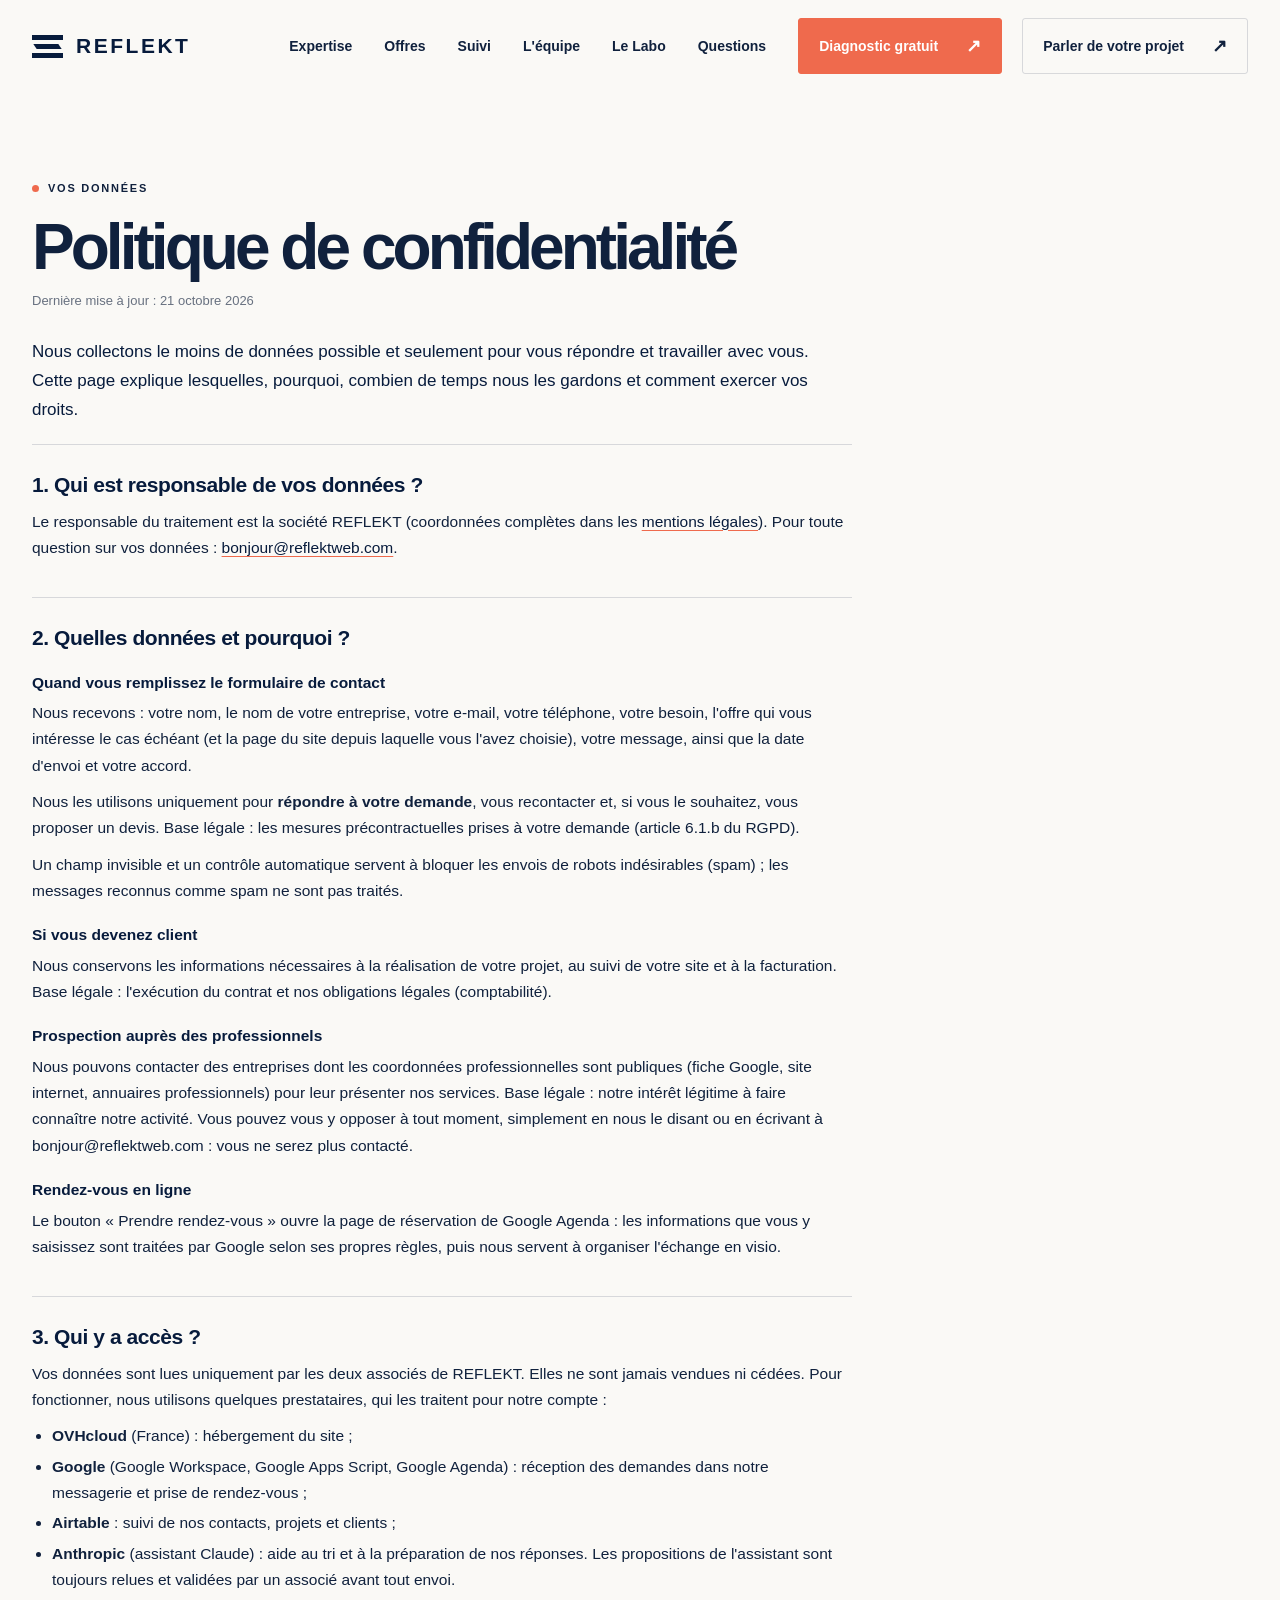
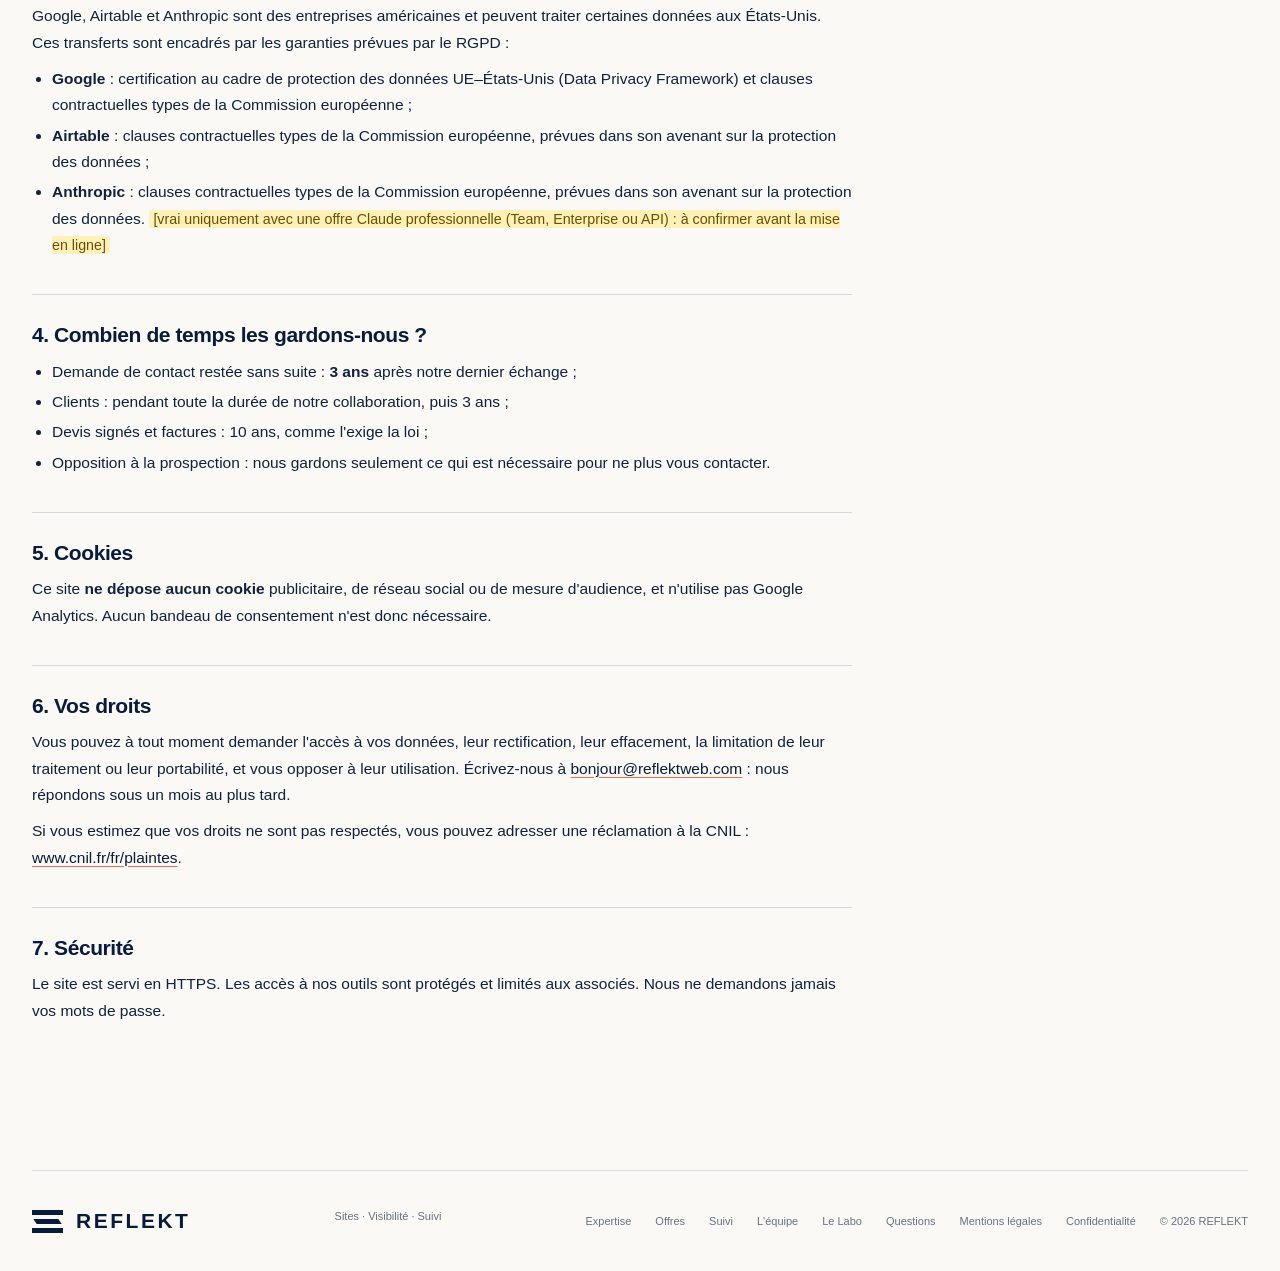
==== confidentialite/index.html @ a26b30df "Add files via upload" ====
<!doctype html>
<html lang="fr">
<head>
<meta charset="utf-8">
<meta name="viewport" content="width=device-width,initial-scale=1,viewport-fit=cover">
<title>Politique de confidentialité · Reflekt</title>
<meta name="description" content="Comment Reflekt traite les données envoyées par le formulaire de contact de reflektweb.com.">
<meta name="robots" content="noindex, follow">
<link rel="canonical" href="https://reflektweb.com/confidentialite/">
<meta name="theme-color" content="#071b3c">
<link rel="icon" type="image/svg+xml" href="data:image/svg+xml,%3Csvg xmlns='http://www.w3.org/2000/svg' viewBox='0 0 32 32'%3E%3Crect width='32' height='32' rx='7' fill='%23071b3c'/%3E%3Crect x='7' y='9' width='18' height='3' fill='%23fff'/%3E%3Cpath d='M9 14.5h14l-2.4 3H6.6z' fill='%23ef6a4d'/%3E%3Crect x='7' y='20' width='18' height='3' fill='%23fff'/%3E%3C/svg%3E">
<meta property="og:type" content="website">
<meta property="og:site_name" content="Reflekt">
<meta property="og:locale" content="fr_FR">
<meta property="og:url" content="https://reflektweb.com/confidentialite/">
<meta property="og:title" content="Politique de confidentialité · Reflekt">
<meta property="og:description" content="Comment Reflekt traite les données envoyées par le formulaire de contact de reflektweb.com.">
<meta name="twitter:card" content="summary">
<meta name="twitter:title" content="Politique de confidentialité · Reflekt">
<meta name="twitter:description" content="Comment Reflekt traite les données envoyées par le formulaire de contact de reflektweb.com.">
<script type="application/ld+json">{"@context": "https://schema.org", "@type": "BreadcrumbList", "itemListElement": [{"@type": "ListItem", "position": 1, "name": "Accueil", "item": "https://reflektweb.com/"}, {"@type": "ListItem", "position": 2, "name": "Confidentialité", "item": "https://reflektweb.com/confidentialite/"}]}</script>
<link rel="stylesheet" href="../assets/site.css">
</head>
<body data-page="confidentialite">
<div id="app">
<nav class="nav shell entrance-nav" aria-label="Navigation principale">
  <a class="brand" href="/" aria-label="REFLEKT, accueil"><span class="brand-mark" aria-hidden="true"><i></i><i></i><i></i></span><span>REFLEKT</span></a>
  <button class="menu-button" id="menuBtn" aria-expanded="false" aria-label="Ouvrir le menu"><span></span><span></span></button>
  <div class="nav-links" id="navLinks">
    <a href="/expertise/" data-page="expertise">Expertise</a><a href="/offres/" data-page="offres">Offres</a><a href="/suivi/" data-page="suivi">Suivi</a><a href="/equipe/" data-page="equipe">L'équipe</a><a href="/labo/" data-page="labo">Le Labo</a><a href="/questions/" data-page="questions">Questions</a>
    <a href="/?offre=diagnostic&amp;depuis=confidentialite#contact" class="nav-cta nav-diag" data-page="accueil" data-scroll="contact" data-offer="diagnostic">Diagnostic gratuit <span>↗</span></a><a href="/#contact" class="nav-cta" data-page="accueil" data-scroll="contact">Parler de votre projet <span>↗</span></a>
  </div>
</nav>

<main class="page active" id="page-confidentialite">
  <header class="legal-hero shell"><p class="eyebrow"><span></span> Vos données</p><h1>Politique de confidentialité</h1><p class="legal-date">Dernière mise à jour : 21 octobre 2026</p></header>
  <article class="legal shell">
    <p class="legal-lead">Nous collectons le moins de données possible et seulement pour vous répondre et travailler avec vous. Cette page explique lesquelles, pourquoi, combien de temps nous les gardons et comment exercer vos droits.</p>
    <section>
      <h2>1. Qui est responsable de vos données ?</h2>
      <p>Le responsable du traitement est la société REFLEKT (coordonnées complètes dans les <a href="/mentions-legales/" data-page="mentions">mentions légales</a>). Pour toute question sur vos données : <a href="mailto:bonjour@reflektweb.com">bonjour@reflektweb.com</a>.</p>
    </section>
    <section>
      <h2>2. Quelles données et pourquoi ?</h2>
      <h3>Quand vous remplissez le formulaire de contact</h3>
      <p>Nous recevons : votre nom, le nom de votre entreprise, votre e-mail, votre téléphone, votre besoin, l'offre qui vous intéresse le cas échéant (et la page du site depuis laquelle vous l'avez choisie), votre message, ainsi que la date d'envoi et votre accord.</p>
      <p>Nous les utilisons uniquement pour <strong>répondre à votre demande</strong>, vous recontacter et, si vous le souhaitez, vous proposer un devis. Base légale : les mesures précontractuelles prises à votre demande (article 6.1.b du RGPD).</p>
      <p>Un champ invisible et un contrôle automatique servent à bloquer les envois de robots indésirables (spam) ; les messages reconnus comme spam ne sont pas traités.</p>
      <h3>Si vous devenez client</h3>
      <p>Nous conservons les informations nécessaires à la réalisation de votre projet, au suivi de votre site et à la facturation. Base légale : l'exécution du contrat et nos obligations légales (comptabilité).</p>
      <h3>Prospection auprès des professionnels</h3>
      <p>Nous pouvons contacter des entreprises dont les coordonnées professionnelles sont publiques (fiche Google, site internet, annuaires professionnels) pour leur présenter nos services. Base légale : notre intérêt légitime à faire connaître notre activité. Vous pouvez vous y opposer à tout moment, simplement en nous le disant ou en écrivant à bonjour@reflektweb.com : vous ne serez plus contacté.</p>
      <h3>Rendez-vous en ligne</h3>
      <p>Le bouton « Prendre rendez-vous » ouvre la page de réservation de Google Agenda : les informations que vous y saisissez sont traitées par Google selon ses propres règles, puis nous servent à organiser l'échange en visio.</p>
    </section>
    <section>
      <h2>3. Qui y a accès ?</h2>
      <p>Vos données sont lues uniquement par les deux associés de REFLEKT. Elles ne sont jamais vendues ni cédées. Pour fonctionner, nous utilisons quelques prestataires, qui les traitent pour notre compte :</p>
      <ul>
        <li><strong>OVHcloud</strong> (France) : hébergement du site ;</li>
        <li><strong>Google</strong> (Google Workspace, Google Apps Script, Google Agenda) : réception des demandes dans notre messagerie et prise de rendez-vous ;</li>
        <li><strong>Airtable</strong> : suivi de nos contacts, projets et clients ;</li>
        <li><strong>Anthropic</strong> (assistant Claude) : aide au tri et à la préparation de nos réponses. Les propositions de l'assistant sont toujours relues et validées par un associé avant tout envoi.</li>
      </ul>
      <p>Google, Airtable et Anthropic sont des entreprises américaines et peuvent traiter certaines données aux États-Unis. Ces transferts sont encadrés par les garanties prévues par le RGPD :</p>
      <ul>
        <li><strong>Google</strong> : certification au cadre de protection des données UE–États-Unis (Data Privacy Framework) et clauses contractuelles types de la Commission européenne ;</li>
        <li><strong>Airtable</strong> : clauses contractuelles types de la Commission européenne, prévues dans son avenant sur la protection des données ;</li>
        <li><strong>Anthropic</strong> : clauses contractuelles types de la Commission européenne, prévues dans son avenant sur la protection des données. <mark class="todo">[vrai uniquement avec une offre Claude professionnelle (Team, Enterprise ou API) : à confirmer avant la mise en ligne]</mark></li>
      </ul>
    </section>
    <section>
      <h2>4. Combien de temps les gardons-nous ?</h2>
      <ul>
        <li>Demande de contact restée sans suite : <strong>3 ans</strong> après notre dernier échange ;</li>
        <li>Clients : pendant toute la durée de notre collaboration, puis 3 ans ;</li>
        <li>Devis signés et factures : 10 ans, comme l'exige la loi ;</li>
        <li>Opposition à la prospection : nous gardons seulement ce qui est nécessaire pour ne plus vous contacter.</li>
      </ul>
    </section>
    <section>
      <h2>5. Cookies</h2>
      <p>Ce site <strong>ne dépose aucun cookie</strong> publicitaire, de réseau social ou de mesure d'audience, et n'utilise pas Google Analytics. Aucun bandeau de consentement n'est donc nécessaire.</p>
    </section>
    <section>
      <h2>6. Vos droits</h2>
      <p>Vous pouvez à tout moment demander l'accès à vos données, leur rectification, leur effacement, la limitation de leur traitement ou leur portabilité, et vous opposer à leur utilisation. Écrivez-nous à <a href="mailto:bonjour@reflektweb.com">bonjour@reflektweb.com</a> : nous répondons sous un mois au plus tard.</p>
      <p>Si vous estimez que vos droits ne sont pas respectés, vous pouvez adresser une réclamation à la CNIL : <a href="https://www.cnil.fr/fr/plaintes" target="_blank" rel="noopener noreferrer">www.cnil.fr/fr/plaintes</a>.</p>
    </section>
    <section>
      <h2>7. Sécurité</h2>
      <p>Le site est servi en HTTPS. Les accès à nos outils sont protégés et limités aux associés. Nous ne demandons jamais vos mots de passe.</p>
    </section>
  </article>
</main>

<footer class="footer shell">
  <a class="brand" href="/" style="cursor:pointer"><span class="brand-mark" aria-hidden="true"><i></i><i></i><i></i></span><span>REFLEKT</span></a>
  <p>Sites · Visibilité · Suivi</p>
  <div><a href="/expertise/" data-page="expertise">Expertise</a><a href="/offres/" data-page="offres">Offres</a><a href="/suivi/" data-page="suivi">Suivi</a><a href="/equipe/" data-page="equipe">L'équipe</a><a href="/labo/" data-page="labo">Le Labo</a><a href="/questions/" data-page="questions">Questions</a><a href="/mentions-legales/" data-page="mentions">Mentions légales</a><a href="/confidentialite/" data-page="confidentialite">Confidentialité</a><span>© 2026 REFLEKT</span></div>
</footer>
</div>
<script src="../assets/site.js" defer></script>
</body>
</html>
---- assets/site.css ----
:root{--navy:#071b3c;--navy2:#0b244d;--ink:#10213d;--cream:#f4f0e8;--paper:#faf9f6;--coral:#ef6a4d;--line:rgba(7,27,60,.14);--muted:#687180}
*{box-sizing:border-box}
html{scroll-behavior:smooth}
body{margin:0;background:var(--paper);color:var(--ink);font-family:Arial,Helvetica,sans-serif}
a{color:inherit;text-decoration:none}
.shell{width:min(1240px,calc(100% - 64px));margin-inline:auto}
.page{display:none}
.page.active{display:block;animation:page-in .5s ease both}
@keyframes page-in{from{opacity:0}to{opacity:1}}
@keyframes soft-in{from{opacity:0;transform:translateY(18px)}to{opacity:1;transform:none}}

.nav{height:92px;display:flex;align-items:center;justify-content:space-between;position:relative;z-index:20;background:var(--paper)}
.brand{display:flex;align-items:center;gap:13px;font-size:21px;font-weight:700;letter-spacing:.12em;cursor:pointer;border:0;background:none;padding:0;font-family:inherit;color:var(--navy)}
.brand-mark{width:31px;height:28px;display:flex;flex-direction:column;gap:4px;justify-content:center}
.brand-mark i{height:5px;background:var(--navy);display:block;font-style:normal}
.brand-mark i:nth-child(2){width:82%;margin-left:9%;transform:skewX(34deg)}
.nav-links{display:flex;align-items:center;gap:32px;font-size:14px;font-weight:600}
.nav-links>a:not(.nav-cta){transition:opacity .2s;cursor:pointer}
.nav-links>a:not(.nav-cta):hover{opacity:.5}
.nav-links>a.current{opacity:.4}
.nav-cta,.button{display:inline-flex;align-items:center;justify-content:space-between;gap:28px;padding:16px 20px;border-radius:3px;cursor:pointer;border:0;font-family:inherit}
.nav-cta{border:1px solid var(--line)}
.nav-cta span,.button span{font-size:18px}
.menu-button{display:none;border:0;background:none;padding:10px;cursor:pointer}
.menu-button span{display:block;width:24px;height:2px;background:var(--navy);margin:5px}

.hero{min-height:640px;display:grid;grid-template-columns:.94fr 1.06fr;gap:72px;align-items:center;padding-block:48px 92px}
.eyebrow,.section-label{text-transform:uppercase;letter-spacing:.16em;font-size:11px;font-weight:700}
.eyebrow{display:flex;align-items:center;gap:9px}
.eyebrow span{display:block;width:7px;height:7px;border-radius:50%;background:var(--coral)}
h1,h2,h3,p{margin-top:0}
h1{font-size:clamp(46px,6.1vw,92px);line-height:.98;letter-spacing:-.062em;font-weight:550;margin:30px 0 32px;max-width:720px;text-wrap:balance}
h1 em{color:var(--coral);font-family:Georgia,serif;font-weight:400;font-style:italic}
.hero-lead{max-width:560px;font-size:19px;line-height:1.65;color:var(--muted)}
.hero-actions{display:flex;align-items:center;gap:36px;margin-top:44px;flex-wrap:wrap}
.button{font-weight:700;font-size:14px}
.primary{background:var(--navy);color:white;min-width:200px}
.primary:hover{background:var(--navy2)}
.text-link{font-weight:700;font-size:14px;border-bottom:1px solid var(--ink);padding-bottom:5px;cursor:pointer}
.text-link span{margin-left:8px}
.hero-visual{height:520px;position:relative;overflow:hidden;background:#ddd;border-radius:2px}
.hero-visual>img{position:absolute;inset:0;width:100%;height:100%;object-fit:cover;object-position:72% center}
.hero-visual:after{content:"";position:absolute;inset:0;background:linear-gradient(90deg,rgba(7,27,60,.08),transparent 40%)}
.hero-card{position:absolute;z-index:2;bottom:28px;left:28px;background:white;padding:16px 22px;display:flex;align-items:center;gap:14px;min-width:196px;box-shadow:0 10px 40px #071b3c1c}
.pulse{width:10px;height:10px;background:#3fa36c;border-radius:50%;box-shadow:0 0 0 6px #3fa36c1b;display:inline-block;animation:pulse-ring 2s ease-out infinite}
.hero-card div{display:flex;flex-direction:column;gap:4px}
.hero-card b{font-size:12px}
.hero-card small{font-size:11px;color:var(--muted)}
.hero-index{position:absolute;z-index:2;right:18px;bottom:18px;color:white;font-size:10px;letter-spacing:.1em;writing-mode:vertical-rl}
@keyframes pulse-ring{50%{box-shadow:0 0 0 10px #3fa36c0a}}

.entrance-hero .hero-copy>*{opacity:0;transform:translateY(28px);animation:hero-rise .8s cubic-bezier(.2,.8,.2,1) forwards}
.entrance-hero .hero-copy>*:nth-child(1){animation-delay:.08s}
.entrance-hero .hero-copy>*:nth-child(2){animation-delay:.2s}
.entrance-hero .hero-copy>*:nth-child(3){animation-delay:.34s}
.entrance-hero .hero-copy>*:nth-child(4){animation-delay:.46s}
.entrance-hero .hero-visual{opacity:0;transform:translateX(38px);animation:hero-visual-in 1s cubic-bezier(.2,.8,.2,1) .22s forwards}
@keyframes hero-rise{to{opacity:1;transform:none}}
@keyframes hero-visual-in{to{opacity:1;transform:none}}
.button span,.nav-cta span{transition:transform .25s ease}
.button:hover span,.nav-cta:hover span{transform:translate(3px,-3px)}

.statement{padding-block:110px;display:grid;grid-template-columns:1fr 3fr;gap:80px;border-top:1px solid var(--line)}
.section-label{color:var(--coral);padding-top:8px}
.statement h2{font-size:clamp(30px,4.1vw,54px);line-height:1.16;letter-spacing:-.045em;font-weight:500;max-width:940px;text-wrap:balance}
.statement h2 span{color:#9da2a7}
.scroll-reveal>*{animation:soft-in .6s cubic-bezier(.2,.8,.2,1) both}

.services{background:var(--navy);color:white;padding:100px 0}
.section-head{display:grid;grid-template-columns:1.7fr 1fr;align-items:end;gap:80px;margin-bottom:60px}
.section-head h2,.proof h2,.offer h2,.contact h2{font-size:clamp(36px,5vw,60px);line-height:1.05;letter-spacing:-.05em;font-weight:500;text-wrap:balance}
.section-head>p{color:#aeb8c8;line-height:1.7;max-width:420px}
.light{color:#ff8469}
.service-grid{display:grid;grid-template-columns:repeat(3,1fr);border-top:1px solid #ffffff27}
.service-card{min-height:460px;border-right:1px solid #ffffff27;display:flex;flex-direction:column;transition:background .3s,transform .3s;overflow:hidden}
.service-card:first-child{border-left:1px solid #ffffff27}
.service-card:hover{background:#102d58;transform:translateY(-5px)}
.service-image{position:relative;height:200px;overflow:hidden;background:#0b244d}
.service-image:after{content:"";position:absolute;inset:0;background:linear-gradient(180deg,rgba(7,27,60,.06),rgba(7,27,60,.56))}
.service-image img{width:100%;height:100%;display:block;object-fit:cover;filter:saturate(.82);transition:transform .6s ease,filter .4s ease}
.service-card:hover .service-image img{transform:scale(1.045);filter:saturate(1)}
.service-top{position:absolute;z-index:2;inset:20px 22px auto;display:flex;justify-content:space-between;align-items:center;color:white;font:12px monospace}
.round-arrow{background:rgba(7,27,60,.44);backdrop-filter:blur(8px);border:1px solid #ffffff55;border-radius:50%;width:38px;height:38px;display:grid;place-items:center;color:white;font-size:18px}
.service-copy{padding:28px 30px 32px}
.service-card small{text-transform:uppercase;letter-spacing:.14em;color:#91a1b9;font-size:10px}
.service-card h3{font-size:26px;margin:14px 0;letter-spacing:-.03em}
.service-card p{color:#aeb8c8;line-height:1.65;font-size:15px;margin-bottom:0}

.proof{padding-block:110px;display:grid;grid-template-columns:1.05fr .95fr;gap:100px;align-items:center;position:relative}
.proof h2{max-width:520px;text-wrap:balance}
.proof-main>p:last-child{color:var(--muted);line-height:1.7;max-width:500px}
.metric-grid{display:grid;grid-template-columns:1fr 1fr;gap:12px}
.metric{background:var(--cream);min-height:190px;padding:28px;display:flex;flex-direction:column;justify-content:space-between;position:relative;overflow:hidden;transition:transform .35s ease,box-shadow .35s ease}
.metric:hover{transform:translateY(-7px);box-shadow:0 20px 50px rgba(7,27,60,.12)}
.metric strong{font-size:52px;letter-spacing:-.05em;font-weight:500;font-variant-numeric:tabular-nums}
.metric span{font-size:13px;line-height:1.5;color:var(--muted);max-width:180px}
.metric.wide{grid-column:1/-1;min-height:170px;flex-direction:row;align-items:end}
.mini-chart{height:80px;display:flex;align-items:end;gap:7px}
.mini-chart i{width:18px;background:var(--navy);display:block;font-style:normal}
.mini-chart i:nth-child(1){height:24%}
.mini-chart i:nth-child(2){height:42%}
.mini-chart i:nth-child(3){height:38%}
.mini-chart i:nth-child(4){height:66%}
.mini-chart i:nth-child(5){height:100%;background:var(--coral)}

.offer{padding-block:110px;display:grid;grid-template-columns:1.2fr .8fr;gap:100px;align-items:center}
.offer-copy>p:not(.section-label){color:var(--muted);font-size:18px;line-height:1.65;max-width:580px}
.offer ul{list-style:none;padding:0;margin:32px 0 0;display:grid;grid-template-columns:1fr 1fr;gap:14px}
.offer li:before{content:"\2713";color:var(--coral);margin-right:10px}
.pricing-card{background:var(--navy);color:white;padding:38px}
.price-head{display:flex;flex-direction:column;gap:7px;border-bottom:1px solid #ffffff2a;padding-bottom:22px}
.price-head span{font-size:20px;font-weight:700}
.price-head small,.price small{color:#9dacbf}
.price{padding:30px 0;display:flex;flex-direction:column;gap:6px}
.price strong{font-size:64px;letter-spacing:-.07em;font-weight:500}
.price sup{font-size:26px;margin-left:4px}
.full{width:100%;background:white;color:var(--navy)}
.micro{text-align:center;font-size:11px;color:#9dacbf;margin:15px 0 0}

.contact{background:var(--navy);color:white;padding:100px 0}
.contact-grid{display:grid;grid-template-columns:1fr 1fr;gap:100px}
.contact-grid>div>p:not(.section-label){color:#aeb8c8;line-height:1.7;max-width:520px}
.contact-links{display:flex;flex-wrap:wrap;align-items:center;gap:24px;margin-top:20px}
.contact-links>a{display:inline-block;border-bottom:1px solid white;padding-bottom:4px}
.contact-links>a.rdv-cta{display:inline-flex;border-bottom:0;padding:16px 20px}
.contact form{display:grid;grid-template-columns:1fr 1fr;gap:22px}
.contact label{display:flex;flex-direction:column;gap:10px;font-size:11px;text-transform:uppercase;letter-spacing:.12em;color:#9dacbf}
.contact input,.contact select{border:0;border-bottom:1px solid #ffffff35;background:transparent;color:white;padding:12px 0;font-size:15px;outline:none;border-radius:0;font-family:inherit;width:100%}
.contact input:focus,.contact select:focus{border-color:var(--coral)}
.contact input::placeholder{color:#8390a4}
.contact option{color:var(--ink)}
.contact textarea{border:0;border-bottom:1px solid #ffffff35;background:transparent;color:white;padding:12px 0;font:15px inherit;outline:none;border-radius:0;resize:vertical;line-height:1.5;width:100%}
.contact textarea:focus{border-color:var(--coral)}
.contact textarea::placeholder{color:#8390a4}
.message-field,.consent-field,.form-error{grid-column:1/-1}
.contact .consent-field{display:flex;flex-direction:row;align-items:flex-start;gap:12px;text-transform:none;letter-spacing:0;line-height:1.5}
.contact .consent-field input{width:17px;height:17px;margin:2px 0 0;accent-color:var(--coral);flex:0 0 auto}
.contact .consent-field span{font-size:12px;color:#aeb8c8}
.offer-picked{grid-column:1/-1;margin:0;padding:12px 16px;border-left:2px solid var(--coral);background:#ef6a4d1a;color:#dfe5ee;font-size:13px;line-height:1.5}
.offer-picked b{color:white}
.contact optgroup{color:var(--ink)}
.contact select.just-filled{border-color:var(--coral)}
.hp-field{position:absolute!important;left:-10000px!important;width:1px;height:1px;overflow:hidden}
.form-error[hidden]{display:none}
.form-error{color:#ff9c87;font-size:13px;line-height:1.5;margin:0}
.coral{background:var(--coral);color:white;margin-top:8px;grid-column:1/-1}
.coral:disabled{opacity:.65;cursor:wait}
.success{background:#102d58;padding:46px}
.success>span{width:45px;height:45px;border-radius:50%;display:grid;place-items:center;background:var(--coral);font-size:20px}
.success h3{font-size:26px;margin-top:22px}
.success button{border:0;background:none;color:white;border-bottom:1px solid white;padding:0 0 5px;cursor:pointer;font-family:inherit;font-size:14px}

.footer{height:auto;padding-block:36px;display:flex;align-items:center;justify-content:space-between;flex-wrap:wrap;gap:20px;border-top:1px solid var(--line)}
.footer p,.footer div{font-size:11px;color:var(--muted)}
.footer div{display:flex;gap:24px;align-items:center}
.footer div>a:hover{opacity:.6}
.footer div{flex-wrap:wrap}[data-page]{cursor:pointer}
.contact .consent-field span a{color:#fff;text-decoration:underline;text-underline-offset:3px}.form-privacy{grid-column:1/-1;margin:2px 0 0;font-size:12px;color:#aeb8c8}.form-privacy a{color:#fff;text-decoration:underline;text-underline-offset:3px}
.legal-hero{padding:90px 0 30px}.legal-hero h1{font-size:clamp(38px,5vw,64px);margin:22px 0 14px}.legal-date{color:var(--muted);font-size:13px;margin:0}
.legal>*{max-width:820px}.legal{padding-bottom:110px;color:var(--ink);font-size:15.5px;line-height:1.7}
.legal section{padding:26px 0;border-top:1px solid var(--line)}.legal h2{font-size:21px;line-height:1.3;letter-spacing:-.02em;margin:0 0 10px;color:var(--navy)}
.legal h3{font-size:15.5px;margin:18px 0 4px;color:var(--navy)}.legal p{margin:0 0 10px}.legal ul{margin:6px 0 10px;padding-left:20px}.legal li{margin:4px 0}
.legal a{color:var(--navy);text-decoration:underline;text-underline-offset:3px;text-decoration-color:var(--coral)}
.legal-lead{font-size:17px;color:var(--navy);margin:0 0 20px!important}
.legal mark.todo{background:#fff1b8;color:#6b4e00;padding:1px 4px;border-radius:3px;font-size:.92em}
@media(max-width:700px){.legal-hero{padding:60px 0 20px}.legal{font-size:15px}}

.home-paths{background:var(--cream);padding:100px 0}
.home-paths-head{display:grid;grid-template-columns:1.35fr .65fr;gap:80px;align-items:end;margin-bottom:50px}
.home-paths-head h2{font-size:clamp(34px,4.6vw,58px);line-height:1.04;letter-spacing:-.05em;font-weight:500;text-wrap:balance}
.home-paths-head>p{color:var(--muted);line-height:1.7}
.path-grid{display:grid;grid-template-columns:repeat(3,1fr);border-top:1px solid var(--line)}
.path-grid>a{padding:34px 28px 30px 0;border-right:1px solid var(--line);transition:transform .3s;cursor:pointer}
.path-grid>a+a{padding-left:28px}
.path-grid>a:hover{transform:translateY(-5px)}
.path-grid span{font:11px monospace;color:var(--coral)}
.path-grid h3{font-size:25px;margin:40px 0 16px;letter-spacing:-.035em}
.path-grid p{min-height:66px;color:var(--muted);line-height:1.65;font-size:14px}
.path-grid b{display:flex;justify-content:space-between;align-items:center;margin-top:24px;font-size:13px}

.inner-hero{padding:70px 0 90px;text-align:center}
.inner-hero .eyebrow{justify-content:center}
.inner-hero h1{max-width:900px;margin:30px auto 32px}
.inner-hero>p:last-child{max-width:680px;margin:auto;color:var(--muted);font-size:18px;line-height:1.7}

.expertise-list{padding-bottom:100px}
.expertise-list article{display:grid;grid-template-columns:70px 1.1fr .8fr;gap:40px;padding:42px 0;border-top:1px solid var(--line);align-items:start}
.expertise-number{font:11px monospace;color:var(--coral)}
.expertise-list h2{font-size:32px;letter-spacing:-.04em;margin-bottom:14px}
.expertise-list p{color:var(--muted);line-height:1.7;max-width:580px}
.expertise-list ul{list-style:none;margin:0;padding:0;display:grid;gap:12px}
.expertise-list li{font-size:13px;border-bottom:1px solid var(--line);padding-bottom:12px}
.expertise-list li:before{content:"\2713";color:var(--coral);margin-right:10px}
.process-band,.offer-reassurance{background:var(--navy);color:white;padding:95px 0}
.process-band>.shell{display:grid;grid-template-columns:1fr 1fr;gap:100px}
.process-band ol{list-style:none;margin:0;padding:0;border-top:1px solid #ffffff2a}
.process-band li{display:grid;grid-template-columns:44px 1fr;gap:18px;padding:26px 0;border-bottom:1px solid #ffffff2a}
.process-band li>span{font:11px monospace;color:var(--coral)}
.process-band b{font-size:19px}
.process-band li p{color:#aeb8c8;margin:6px 0 0}
.inner-cta{padding:90px 0;display:flex;align-items:end;justify-content:space-between;gap:50px;flex-wrap:wrap}
.inner-cta h2{max-width:760px;margin-bottom:0;font-size:clamp(32px,4vw,50px);letter-spacing:-.045em;font-weight:500}
.offers-detail{padding-top:0}
.offer-reassurance>.shell{display:grid;grid-template-columns:.45fr 1.1fr .65fr;gap:55px;align-items:start}
.offer-reassurance h2{font-size:clamp(32px,4vw,46px);line-height:1.1;letter-spacing:-.04em;font-weight:500}
.offer-reassurance p:last-child{color:#aeb8c8;line-height:1.7}

.offer-packages{display:block}
.offer-packages .offer-copy{display:grid;grid-template-columns:1.1fr 1.25fr .8fr;gap:50px;align-items:end;margin-bottom:55px}
.offer-packages .offer-copy>p:last-child{font-size:16px;margin:0}
.pricing-grid{display:grid;grid-template-columns:repeat(3,1fr);gap:14px;align-items:stretch}
.offer-packages .pricing-card{background:var(--cream);color:var(--ink);padding:32px;display:flex;flex-direction:column;min-height:600px;border:1px solid transparent;position:relative}
.offer-packages .pricing-card.featured{background:var(--navy);color:white;transform:translateY(-14px);box-shadow:0 24px 60px rgba(7,27,60,.16)}
.offer-packages .price-head{border-color:var(--line);min-height:78px}
.offer-packages .featured .price-head{border-color:#ffffff2a}
.offer-packages .price{min-height:135px;justify-content:center}
.offer-packages .price strong{font-size:50px;line-height:1;letter-spacing:-.055em}
.offer-packages .price sup{font-size:17px;letter-spacing:-.02em}
.offer-packages ul{display:flex;flex-direction:column;gap:14px;margin:4px 0 30px;padding:22px 0 0;border-top:1px solid var(--line);flex:1}
.offer-packages .featured ul{border-color:#ffffff2a}
.offer-packages li{font-size:13px;line-height:1.45}
.offer-packages li:before{content:"\2713";color:var(--coral);margin-right:9px}
.outline-button{border:1px solid var(--navy);color:var(--navy);background:transparent}
.outline-button:hover{background:var(--navy);color:white}
.popular{align-self:flex-start;background:var(--coral);color:white;padding:7px 10px;margin:0 0 20px;text-transform:uppercase;letter-spacing:.12em;font-size:9px;font-weight:700;display:inline-block}
.offer-group-head{display:grid;grid-template-columns:1.1fr .9fr;gap:80px;align-items:end;margin-bottom:46px}
.offer-group-head h2{font-size:clamp(30px,3.8vw,46px);line-height:1.08;letter-spacing:-.045em;font-weight:500;margin:0;text-wrap:balance}
.offer-group-head>p{color:var(--muted);line-height:1.7;margin:0;max-width:460px}
.pricing-grid.two{grid-template-columns:repeat(2,1fr)}
.pricing-grid.two .pricing-card{min-height:540px}
.offer-follow{background:var(--cream);padding-block:100px}
.follow-mini{display:grid;grid-template-columns:repeat(3,1fr);gap:14px}
.follow-mini article{background:white;padding:30px;display:flex;flex-direction:column;gap:12px;position:relative;min-width:0}
.follow-mini article.featured{background:var(--navy);color:white}
.follow-mini-name{margin:0;font-size:24px;font-weight:700;letter-spacing:-.03em}
.follow-mini-price{margin:0;font-size:13px;color:var(--muted)}
.follow-mini-price strong{font-size:34px;font-weight:500;letter-spacing:-.05em;color:var(--ink);margin-right:6px;font-variant-numeric:tabular-nums}
.follow-mini article>p:nth-of-type(3){margin:0 0 6px;color:var(--muted);line-height:1.6;font-size:14px;flex:1}
.follow-mini .featured .follow-mini-price,.follow-mini .featured>p:nth-of-type(3){color:#aeb8c8}
.follow-mini .featured .follow-mini-price strong{color:white}
.follow-mini .text-link{align-self:flex-start}
.follow-mini .featured .text-link{border-color:white}
.follow-mini-tag{position:absolute;top:0;right:0;background:var(--coral);color:white;padding:7px 10px;text-transform:uppercase;letter-spacing:.12em;font-size:9px;font-weight:700}
.follow-mini-more{margin-top:28px}
@media(max-width:900px){.offer-group-head{grid-template-columns:1fr;gap:16px;margin-bottom:34px}.pricing-grid.two,.follow-mini{grid-template-columns:1fr}.pricing-grid.two .pricing-card{min-height:0}.offer-follow{padding-block:70px}}
.offer-note{text-align:center;color:var(--muted);font-size:11px;margin:26px 0 0}

.follow-hero{padding:70px 0 85px;max-width:900px;text-align:center;margin-inline:auto}
.follow-hero .eyebrow{justify-content:center}
.follow-hero h1{max-width:900px;margin:30px auto 32px}
.follow-hero>p:last-child{max-width:640px;margin:auto;color:var(--muted);font-size:18px;line-height:1.7}
.follow-plans{display:grid;grid-template-columns:repeat(3,1fr);gap:14px;padding-bottom:100px;align-items:stretch}
.follow-card{background:var(--cream);padding:32px;display:flex;flex-direction:column;position:relative;min-height:660px}
.follow-card.featured{background:var(--navy);color:white;box-shadow:0 25px 60px #071b3c24}
.follow-popular{position:absolute;top:0;right:0;background:var(--coral);color:white;padding:9px 12px;text-transform:uppercase;letter-spacing:.12em;font-size:9px;font-weight:700}
.follow-card-head{display:flex;justify-content:space-between;align-items:center;border-bottom:1px solid var(--line);padding-bottom:18px}
.featured .follow-card-head{border-color:#ffffff2a}
.follow-card-head span{font:11px monospace;color:var(--coral)}
.follow-card-head p{margin:0;text-transform:uppercase;letter-spacing:.13em;font-size:9px;color:var(--muted)}
.featured .follow-card-head p{color:#9dacbf}
.follow-card h2{font-size:36px;letter-spacing:-.045em;margin:26px 0 12px}
.follow-description{color:var(--muted);line-height:1.6;min-height:70px}
.featured .follow-description{color:#aeb8c8}
.follow-price{display:flex;align-items:end;gap:12px;padding:20px 0}
.follow-price strong{font-size:56px;font-weight:500;letter-spacing:-.06em;line-height:1}
.follow-price sup{font-size:22px}
.follow-price span{font-size:12px;color:var(--muted);padding-bottom:6px}
.follow-price strong small{font-size:26px;letter-spacing:-.03em}
.follow-alt{margin:-8px 0 18px;font-size:12.5px;line-height:1.55;color:var(--muted)}
.follow-alt b{color:inherit;font-weight:600}
.follow-card.featured .follow-alt,.follow-card.featured .follow-price span{color:#aeb8c8}
.follow-gift{display:inline-block;background:var(--coral);color:white;font-size:10px;font-weight:700;letter-spacing:.08em;text-transform:uppercase;padding:3px 7px;margin-right:4px}
.follow-terms{font-size:13px;color:var(--muted);margin-top:18px;margin-bottom:0}
.follow-mini-alt{margin:-8px 0 0;font-size:12px;color:var(--muted)}
.follow-mini article.featured .follow-mini-alt{color:#aeb8c8}
.follow-card ul{list-style:none;padding:22px 0;margin:0 0 28px;border-top:1px solid var(--line);display:flex;flex-direction:column;gap:14px;flex:1}
.featured ul{border-color:#ffffff2a}
.follow-card li{font-size:13px;line-height:1.45}
.follow-card li b{font-weight:700}
.follow-card li:before{content:"\2713";color:var(--coral);margin-right:9px}
.follow-compare{padding-bottom:100px}
.cmp-wrap{overflow-x:auto;-webkit-overflow-scrolling:touch;position:relative}
.cmp{width:100%;min-width:560px;border-collapse:collapse;font-size:14px}
.cmp th,.cmp td{padding:14px 12px;border-bottom:1px solid var(--line);text-align:center;vertical-align:middle}
.cmp tbody th{text-align:left;font-weight:600;padding-left:0}
.cmp th small{display:block;font-weight:400;color:var(--muted);font-size:12px;margin-top:3px}
.cmp thead th{font-size:16px;font-weight:700;border-bottom:2px solid var(--navy);width:16%}
.cmp thead th:first-child{width:auto}
.cmp thead th.hl{color:var(--coral)}
.cmp .cmp-group th{text-align:left;padding:28px 0 10px;font-size:11px;text-transform:uppercase;letter-spacing:.14em;color:var(--coral);font-weight:700}
.cmp td.yes{color:var(--navy);font-weight:700;font-size:16px}
.cmp td.no{color:#b9bec6}
.cmp td.val{font-weight:600;font-variant-numeric:tabular-nums;line-height:1.3}
.cmp td.val.strong{color:var(--coral)}
.cmp td:nth-child(3){background:#071b3c08}
.sr{position:absolute;width:1px;height:1px;overflow:hidden;clip:rect(0 0 0 0);white-space:nowrap}
@media(max-width:900px){.follow-compare{padding-bottom:70px}.cmp{font-size:13px}.cmp th,.cmp td{padding:12px 8px}}
@media(max-width:560px){.cmp{min-width:0;font-size:12px}.cmp th,.cmp td{padding:11px 3px}.cmp tbody th{padding-right:8px}.cmp thead th{font-size:11.5px;width:19%;letter-spacing:-.01em}.cmp th small{font-size:10px}.cmp tbody th small{font-size:10.5px}.cmp td.yes{font-size:14px}}
.follow-details{background:var(--navy);color:white;padding:95px 0}
.follow-details>.shell{display:grid;grid-template-columns:.6fr 1.2fr 1fr;gap:60px}
.follow-details h2{font-size:clamp(32px,4vw,50px);line-height:1.05;letter-spacing:-.045em;font-weight:500}
.follow-details div>div p{color:#aeb8c8;line-height:1.7}
.follow-cta{padding-block:95px;display:flex;align-items:center;justify-content:space-between;gap:50px;flex-wrap:wrap}
.follow-cta h2{font-size:clamp(32px,4vw,50px);line-height:1.05;letter-spacing:-.045em;font-weight:500;max-width:700px;margin-bottom:0}

.team-nav{display:flex;align-items:center;gap:30px;font-size:14px;font-weight:600}
.team-hero{padding:80px 0 100px;text-align:center}
.team-hero .eyebrow{justify-content:center}
.team-hero h1{max-width:900px;margin:30px auto 34px}
.team-hero>p:last-child{max-width:640px;margin:0 auto;color:var(--muted);font-size:19px;line-height:1.7}
.founders{display:grid;grid-template-columns:1fr 1fr;gap:26px;padding-bottom:100px}
.founder-card{background:var(--cream);overflow:hidden}
.founder-portrait{height:460px;background:linear-gradient(145deg,var(--navy),#123465);color:white;display:flex;align-items:center;justify-content:center;position:relative;overflow:hidden}
.founder-portrait img{width:100%;height:100%;object-fit:cover;object-position:center 22%;transition:transform .7s ease,filter .5s ease;position:absolute;inset:0}
@media(min-width:901px){.founder-portrait{height:560px}}
.founder-card:hover .founder-portrait img{transform:scale(1.035);filter:saturate(1.05)}
.founder-portrait:after{content:"";position:absolute;inset:0;background:linear-gradient(180deg,transparent 65%,rgba(7,27,60,.35));z-index:1}
.founder-portrait i{position:absolute;right:25px;top:25px;font-style:normal;font:11px monospace;color:#aeb8c8;z-index:2;text-shadow:0 1px 12px #071b3c99}
.founder-copy{padding:34px 36px 40px}
.founder-copy>p:first-child{text-transform:uppercase;color:var(--coral);letter-spacing:.14em;font-size:10px;font-weight:700}
.founder-copy h2{font-size:36px;margin:14px 0 20px;letter-spacing:-.04em}
.founder-copy>p:last-child{color:var(--muted);line-height:1.7;max-width:500px}
.team-belief{background:var(--navy);color:white;padding:100px 0}
.team-belief-inner{display:grid;grid-template-columns:.6fr 1.3fr 1fr;gap:60px;align-items:start}
.team-belief h2{font-size:clamp(32px,4.5vw,54px);line-height:1.08;letter-spacing:-.05em;font-weight:500}
.team-belief-inner>div p{color:#aeb8c8;line-height:1.75}
.team-values{padding-block:100px}
.team-values>div{display:grid;grid-template-columns:repeat(3,1fr);margin-top:48px;border-top:1px solid var(--line)}
.team-values article{padding:34px 30px 15px 0;border-right:1px solid var(--line)}
.team-values article+article{padding-left:30px}
.team-values article:last-child{border-right:0}
.team-values article span{font:11px monospace;color:var(--coral)}
.team-values h3{font-size:22px;margin:38px 0 16px}
.team-values p{color:var(--muted);line-height:1.7;font-size:14px}
.team-cta{background:var(--coral);color:white;padding:95px 0;text-align:center}
.team-cta h2{font-size:clamp(40px,6vw,68px);letter-spacing:-.055em;font-weight:500;margin:16px 0}
.team-cta p:not(.section-label){max-width:560px;margin:0 auto 34px;line-height:1.7;color:#ffffffb3}
.team-button{background:white;color:var(--navy);margin:auto;min-width:210px}

@media(max-width:900px){
.shell{width:min(100% - 36px,680px)}
.nav{height:76px}
.menu-button{display:block}
.nav-links{display:none;position:absolute;top:70px;left:0;right:0;background:var(--paper);padding:24px;flex-direction:column;align-items:stretch;box-shadow:0 20px 30px #071b3c17;gap:20px}
.nav-links.open{display:flex}
.hero{grid-template-columns:1fr;gap:30px;padding:45px 0 60px}
.hero-visual{height:420px}
.statement{grid-template-columns:1fr;gap:22px;padding-block:70px}
.section-head,.proof,.offer,.contact-grid{grid-template-columns:1fr;gap:45px}
.services,.contact{padding-block:70px}
.service-grid{grid-template-columns:1fr}
.service-card{min-height:0;border-left:1px solid #ffffff27;border-bottom:1px solid #ffffff27}
.proof,.offer{padding-block:70px}
.contact form{grid-template-columns:1fr}
.contact .coral{grid-column:auto}
.footer{flex-direction:column;align-items:flex-start;text-align:left}
.home-paths-head,.process-band>.shell,.offer-reassurance>.shell{grid-template-columns:1fr;gap:30px}
.path-grid{grid-template-columns:1fr}
.path-grid>a,.path-grid>a+a{padding:26px 0;border-right:0;border-bottom:1px solid var(--line)}
.path-grid p{min-height:0}
.expertise-list article{grid-template-columns:40px 1fr}
.expertise-list ul{grid-column:2}
.inner-cta{align-items:flex-start;flex-direction:column}
.home-paths,.process-band,.offer-reassurance{padding-block:60px}
.offer-packages .offer-copy{grid-template-columns:1fr}
.pricing-grid{grid-template-columns:1fr}
.offer-packages .pricing-card{min-height:0}
.offer-packages .pricing-card.featured{transform:none}
.follow-plans{grid-template-columns:1fr}
.follow-card{min-height:0}
.follow-details>.shell{grid-template-columns:1fr;gap:24px}
.follow-cta{align-items:flex-start;flex-direction:column}
.team-nav>a:not(.nav-cta){display:none}
.team-hero{padding:55px 0 70px}
.founders{grid-template-columns:1fr;padding-bottom:70px}
.founder-portrait{height:380px}
.team-belief-inner{grid-template-columns:1fr;gap:24px}
.team-values>div{grid-template-columns:1fr}
.team-values article,.team-values article+article{padding:26px 0;border-right:0;border-bottom:1px solid var(--line)}
}
@media(max-width:560px){
.hero-actions{align-items:flex-start;flex-direction:column;gap:20px}
.hero-visual{height:340px}
.statement h2{font-size:32px}
.metric-grid{grid-template-columns:1fr}
.metric.wide{grid-column:auto}
.offer ul{grid-template-columns:1fr}
.price strong{font-size:52px}
.footer{align-items:flex-start}
.footer div{flex-wrap:wrap}
.team-nav .nav-cta{padding:12px 14px;min-width:0}
.team-nav .nav-cta span{display:none}
}
@media(prefers-reduced-motion:reduce){
html{scroll-behavior:auto}
.service-card,.metric{transition:none}
.scroll-reveal,.scroll-reveal>*,.entrance-hero *{opacity:1!important;transform:none!important;transition:none!important;animation:none!important}
}


.faq{padding-bottom:40px}
.faq-group{display:grid;grid-template-columns:.32fr 1fr;gap:50px;padding:34px 0;border-top:1px solid var(--line)}
.faq-items{display:grid}
.faq-item{border-bottom:1px solid var(--line)}
.faq-item summary{list-style:none;display:grid;grid-template-columns:40px 1fr 22px;gap:14px;align-items:center;padding:20px 0;cursor:pointer}
.faq-item summary::-webkit-details-marker{display:none}
.faq-item summary:focus-visible{outline:2px solid var(--coral);outline-offset:4px}
.faq-n{font:11px monospace;color:var(--coral)}
.faq-item h2{font-size:20px;letter-spacing:-.025em;font-weight:600;margin:0;line-height:1.3;transition:color .2s}
.faq-item summary:hover h2{color:var(--coral)}
.faq-item i{width:22px;height:22px;position:relative}
.faq-item i:before,.faq-item i:after{content:"";position:absolute;left:4px;right:4px;top:10px;height:2px;background:var(--navy);transition:transform .3s ease}
.faq-item i:after{transform:rotate(90deg)}
.faq-item[open] i:after{transform:rotate(0)}
.faq-item p{margin:0 0 22px 54px;color:var(--muted);line-height:1.7;max-width:640px}
.faq-item p b{color:var(--ink)}
@media(max-width:900px){.faq-group{grid-template-columns:1fr;gap:6px;padding:26px 0}.faq-item summary{grid-template-columns:30px 1fr 22px;gap:10px}.faq-item h2{font-size:17px}.faq-item p{margin-left:40px}}
@media(prefers-reduced-motion:reduce){.faq-item i:before,.faq-item i:after{transition:none}}
/* ===== Le Labo — page vitrine des projets avancés (3D, configurateur, défilement) ===== */
.lab-hero{background:var(--paper);color:var(--ink);overflow:hidden;position:relative;border-top:1px solid var(--line)}
.lab-hero>.shell{display:grid;grid-template-columns:.92fr 1.08fr;gap:40px;align-items:center;min-height:600px;padding-block:40px 60px}
.lab-hero-visual{position:relative;height:540px;min-width:0}
.lab-canvas{position:absolute;inset:0;width:100%;height:100%;display:block;outline:none}
.lab-hero-visual:before{content:"";position:absolute;inset:8% 6%;background:radial-gradient(closest-side,#ef6a4d24,transparent 70%);pointer-events:none}
.lab-chip{position:absolute;left:0;bottom:6px;display:flex;align-items:center;gap:12px;font:11px monospace;color:var(--muted);letter-spacing:.04em;z-index:2}
.lab-chip b{color:var(--ink);font-weight:400}
.lab-grid-lines{position:absolute;inset:0;background-image:linear-gradient(#071b3c0d 1px,transparent 1px),linear-gradient(90deg,#071b3c0d 1px,transparent 1px);background-size:56px 56px;mask-image:radial-gradient(ellipse at 70% 50%,#000 20%,transparent 70%);-webkit-mask-image:radial-gradient(ellipse at 70% 50%,#000 20%,transparent 70%);pointer-events:none}
.lab-fallback{position:absolute;inset:0;display:grid;place-items:center;text-align:center;padding:30px;color:#aeb8c8;font-size:14px;line-height:1.6}
.lab-fallback.light{color:var(--muted)}

.lab-demo-head{display:grid;grid-template-columns:1.1fr .9fr;gap:80px;align-items:end;margin-bottom:46px}
.lab-demo-head h2{font-size:clamp(34px,4.6vw,58px);line-height:1.04;letter-spacing:-.05em;font-weight:500;text-wrap:balance;margin-bottom:0}
.lab-demo-head>p{color:var(--muted);line-height:1.7;margin:0}

.lab-note{font-size:11px;color:var(--muted);margin:16px 0 0}

.lab-scroll{background:var(--cream)}
.lab-scroll .lab-demo-head{padding-top:100px;margin-bottom:0}
.lab-stack{height:260vh;position:relative}
.lab-sticky{position:sticky;top:env(safe-area-inset-top,0px);height:100vh;max-height:860px;display:grid;grid-template-columns:1.1fr .9fr;gap:60px;align-items:center}
.lab-iso-wrap{height:100%;display:grid;place-items:center;perspective:1600px;min-width:0}
.lab-iso{--p:0;--gap:calc(var(--p) * 74px);position:relative;width:340px;height:230px;transform-style:preserve-3d;transform:rotateX(57deg) rotateZ(-36deg) translateZ(calc(var(--p) * -100px))}
.lab-plate{position:absolute;inset:0;transform-style:preserve-3d;transform:translateZ(calc(var(--i) * (8px + var(--gap))));background:white;box-shadow:0 0 0 1px var(--line),-14px 18px 30px #071b3c14;padding:16px;display:grid;gap:10px;transition:box-shadow .3s,background .3s}
.lab-plate.on{box-shadow:0 0 0 2px var(--coral),-14px 18px 30px #071b3c1f}
.lab-plate-tag{position:absolute;left:-2px;top:-26px;font:10px monospace;color:var(--muted);white-space:nowrap}
.lab-plate.on .lab-plate-tag{color:var(--coral)}
.pl-struct{background:#fdfcf9;grid-template-rows:22px 1fr 34px}
.pl-struct i{border:1.5px dashed #c3c8d0;display:block}
.pl-struct div{display:grid;grid-template-columns:1fr 1fr 1fr;gap:10px}
.pl-design{background:var(--navy);grid-template-columns:1.2fr .8fr}
.pl-design i{display:block;background:#123465}
.pl-design i:first-child{background:linear-gradient(135deg,#1c3f75,#0b244d)}
.pl-design i:last-child{background:var(--coral)}
.pl-content{grid-template-columns:.9fr 1.1fr;align-content:start}
.pl-content i{display:block;background:#dfd8ca;height:100%;min-height:150px}
.pl-content span{display:flex;flex-direction:column;gap:9px;padding-top:6px}
.pl-content b{display:block;height:9px;background:#c9ced6}
.pl-content b:first-child{height:16px;width:80%;background:var(--ink)}
.pl-content b:nth-child(3){width:70%}
.pl-content b:last-child{width:45%;height:22px;background:var(--coral);margin-top:8px}
.pl-pilot{background:white;grid-template-columns:repeat(7,1fr);gap:8px}
.pl-pilot i{display:block;--c:var(--navy);background:linear-gradient(to top,var(--c) var(--h),#eef0f3 var(--h))}
.pl-pilot i:nth-child(1){--h:30%}.pl-pilot i:nth-child(2){--h:42%}.pl-pilot i:nth-child(3){--h:38%}.pl-pilot i:nth-child(4){--h:55%}.pl-pilot i:nth-child(5){--h:62%}.pl-pilot i:nth-child(6){--h:78%}
.pl-pilot i:nth-child(7){--h:100%;--c:var(--coral)}
.lab-steps{list-style:none;margin:0;padding:0;border-top:1px solid var(--line);min-width:0}
.lab-steps li{display:grid;grid-template-columns:44px 1fr;gap:16px;padding:22px 0;border-bottom:1px solid var(--line);opacity:.38;transition:opacity .35s}
.lab-steps li.on{opacity:1}
.lab-steps li>span{font:11px monospace;color:var(--coral);padding-top:4px}
.lab-steps b{font-size:20px;letter-spacing:-.02em}
.lab-steps p{color:var(--muted);margin:6px 0 0;line-height:1.55;font-size:14px}
.lab-steps li{cursor:pointer}
.lab-steps li:hover b{color:var(--coral)}
.lab-steps li:focus-visible{outline:2px solid var(--coral);outline-offset:4px}
.lab-auto .lab-stack{height:auto}
.lab-auto .lab-sticky{position:static;height:600px;max-height:none;padding-block:20px 90px}
.lab-progress{height:2px;background:var(--line);margin-top:26px;position:relative}
.lab-progress i{position:absolute;inset:0 auto 0 0;width:calc(var(--p,0) * 100%);background:var(--coral)}

.lab-rules{padding-block:100px}
.lab-rules>div{display:grid;grid-template-columns:repeat(3,1fr);margin-top:40px;border-top:1px solid var(--line)}
.lab-rules article{padding:34px 30px 10px 0;border-right:1px solid var(--line)}
.lab-rules article+article{padding-left:30px}
.lab-rules article:last-child{border-right:0}
.lab-rules h3{font-size:22px;margin:0 0 14px;letter-spacing:-.025em}
.lab-rules p{color:var(--muted);line-height:1.7;font-size:14px;margin:0}
.lab-rules>h2{font-size:clamp(32px,4vw,50px);line-height:1.05;letter-spacing:-.045em;font-weight:500;margin:0;max-width:720px}

.lab-teaser{padding-block:80px 10px;display:grid;grid-template-columns:1fr auto;gap:50px;align-items:end;border-bottom:1px solid var(--line);padding-bottom:70px}
.lab-teaser h2{font-size:clamp(30px,3.6vw,44px);letter-spacing:-.045em;font-weight:500;margin-bottom:14px}
.lab-teaser div>p:last-child{color:var(--muted);line-height:1.7;max-width:560px;margin:0}

@media(max-width:900px){
.lab-hero>.shell{grid-template-columns:1fr;min-height:0;gap:10px;padding-block:40px 40px}
.lab-hero-visual{height:380px}
.lab-demo-head{grid-template-columns:1fr;gap:18px}
.lab-scroll .lab-demo-head{padding-top:70px}
.lab-stack{height:230vh}
.lab-sticky{grid-template-columns:1fr;gap:0;align-content:center;grid-template-rows:auto auto}
.lab-iso-wrap{height:auto;padding-block:120px 70px}
.lab-iso{width:230px;height:156px;--gap:calc(var(--p) * 44px)}
.lab-plate{padding:10px;gap:7px}
.pl-content i{min-height:96px}
.lab-steps li{padding:10px 0;gap:10px;grid-template-columns:34px 1fr}
.lab-steps p{display:none}
.lab-steps li.on p{display:block}
.lab-steps b{font-size:16px}
.lab-rules{padding-block:70px}
.lab-rules>div{grid-template-columns:1fr}
.lab-rules article,.lab-rules article+article{padding:24px 0;border-right:0;border-bottom:1px solid var(--line)}
.lab-teaser{grid-template-columns:1fr;gap:26px;padding-block:60px 50px}
}
@media(max-width:560px){
.lab-hero-visual{height:300px}
}
@media(max-width:900px){.lab-auto .lab-sticky{height:auto;padding-block:0 70px}}
@media(prefers-reduced-motion:reduce){
.lab-plate,.lab-steps li{transition:none}
}


/* ===== Animations Reflekt : apparition au défilement et survols ===== */
.scroll-reveal>*{animation:none}
.rv-wait{opacity:0;transform:translateY(26px)}
.rv-in{opacity:1;transform:none;transition:opacity .7s cubic-bezier(.2,.8,.2,1),transform .8s cubic-bezier(.2,.8,.2,1)}
.nav-links>a:not(.nav-cta){position:relative}
.nav-links>a:not(.nav-cta)::after{content:"";position:absolute;left:0;right:0;bottom:-6px;height:2px;background:var(--coral);transform:scaleX(0);transform-origin:left;transition:transform .3s ease}
.nav-links>a:not(.nav-cta):hover{opacity:1}
.nav-links>a:not(.nav-cta):hover::after,.nav-links>a.current::after{transform:scaleX(1)}
.hero-card{animation:float 6s ease-in-out infinite}
@keyframes float{50%{transform:translateY(-8px)}}
.button.primary,.button.coral{position:relative;overflow:hidden}
.button.primary::before,.button.coral::before{content:"";position:absolute;top:0;bottom:0;width:40%;left:-60%;background:linear-gradient(100deg,transparent,rgba(255,255,255,.22),transparent);transform:skewX(-20deg);transition:left .7s ease}
.button.primary:hover::before,.button.coral:hover::before{left:130%}
.mini-chart i{transform-origin:bottom;transition:transform .9s cubic-bezier(.2,.8,.2,1)}
.mini-chart.rv-bars i{transform:scaleY(0)}
.mini-chart.rv-bars.go i{transform:scaleY(1)}
.mini-chart.rv-bars.go i:nth-child(2){transition-delay:.08s}.mini-chart.rv-bars.go i:nth-child(3){transition-delay:.16s}.mini-chart.rv-bars.go i:nth-child(4){transition-delay:.24s}.mini-chart.rv-bars.go i:nth-child(5){transition-delay:.32s}
.pricing-card,.follow-card,.follow-mini article,.founder-card{transition:transform .35s ease,box-shadow .35s ease}
.offer-packages .pricing-card.featured{transform:none}
.offer-packages .pricing-card:hover,.follow-card:hover,.follow-mini article:hover,.founder-card:hover{transform:translateY(-6px);box-shadow:0 22px 50px -26px rgba(7,27,60,.35)}
.faq-item p{animation:faqIn .35s ease}
@keyframes faqIn{from{opacity:0;transform:translateY(-4px)}}
@media(prefers-reduced-motion:reduce){.rv-wait{opacity:1!important;transform:none!important}.hero-card,.faq-item p{animation:none!important}.mini-chart.rv-bars i{transform:none!important}}

.hero-actions{flex-wrap:wrap;gap:14px}
.diag-btn{background:transparent}
.nav-cta.nav-diag{background:var(--coral);border-color:var(--coral);color:#fff}
.nav-cta.nav-diag:hover{opacity:.88}
@media(min-width:901px){.nav-links>a{white-space:nowrap}}
@media(min-width:901px) and (max-width:1240px){.nav-links{gap:20px}.nav-links .nav-cta{padding:12px 14px;gap:14px}}
@media(min-width:901px) and (max-width:1100px){.nav-links{gap:14px;font-size:13px}.nav-links .nav-cta span{display:none}.nav-links .nav-cta+.nav-cta{margin-left:-4px}}
@media(min-width:901px){.nav-links .nav-cta+.nav-cta{margin-left:-12px}}
@media(max-width:700px){
.nav-links>a.current{opacity:.4}
[hidden]{display:none!important}
img{max-width:100%}
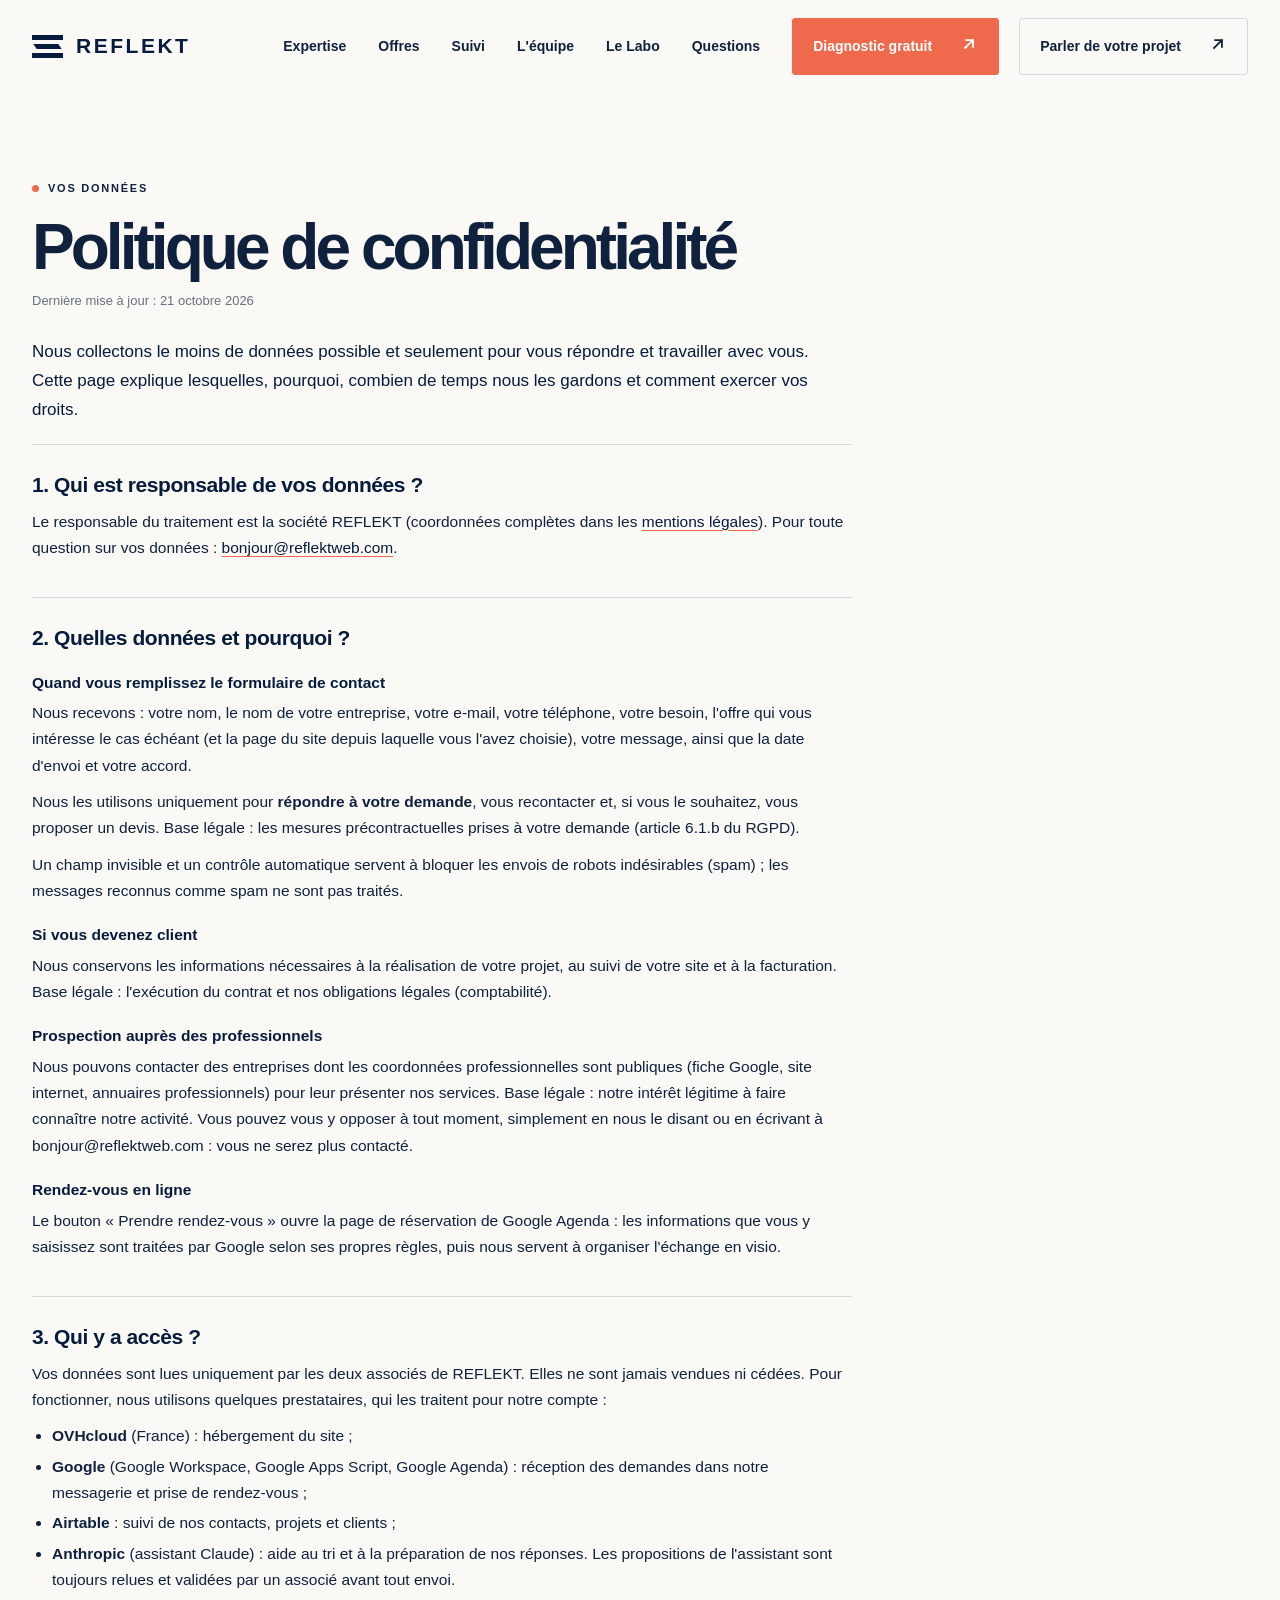
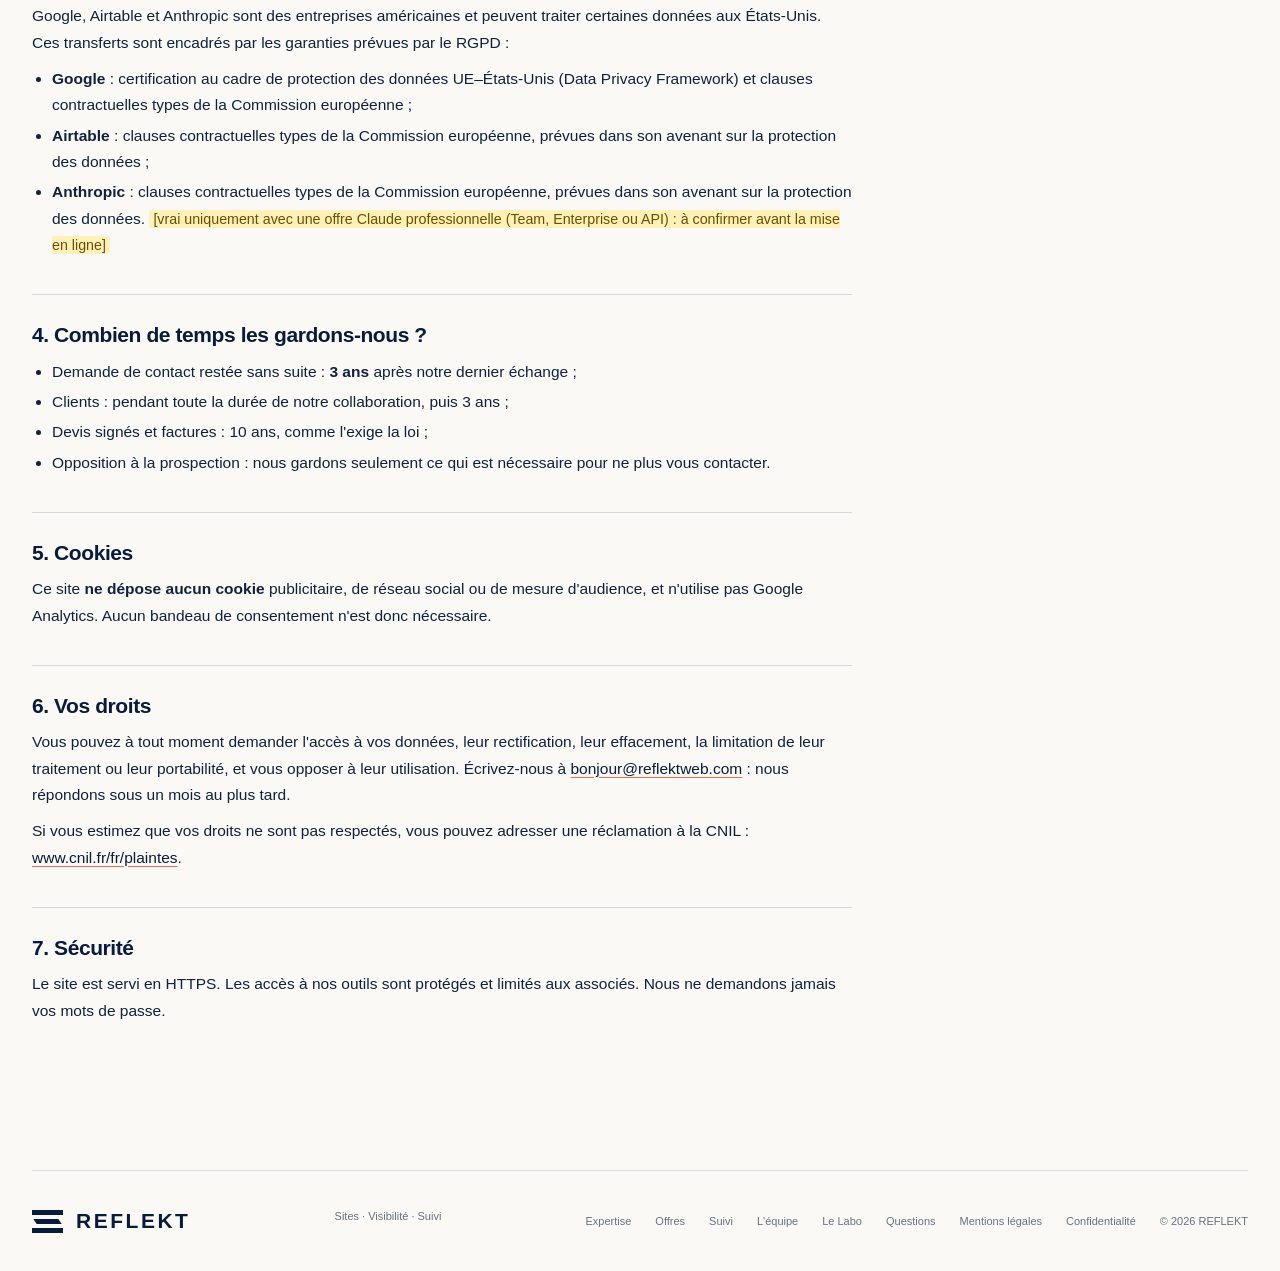
==== commit f1081833: "Add files via upload" ====
--- a/confidentialite/index.html
+++ b/confidentialite/index.html
@@ -8,7 +8,11 @@
 <meta name="robots" content="noindex, follow">
 <link rel="canonical" href="https://reflektweb.com/confidentialite/">
 <meta name="theme-color" content="#071b3c">
-<link rel="icon" type="image/svg+xml" href="data:image/svg+xml,%3Csvg xmlns='http://www.w3.org/2000/svg' viewBox='0 0 32 32'%3E%3Crect width='32' height='32' rx='7' fill='%23071b3c'/%3E%3Crect x='7' y='9' width='18' height='3' fill='%23fff'/%3E%3Cpath d='M9 14.5h14l-2.4 3H6.6z' fill='%23ef6a4d'/%3E%3Crect x='7' y='20' width='18' height='3' fill='%23fff'/%3E%3C/svg%3E">
+<link rel="icon" type="image/png" sizes="32x32" href="/favicon-32.png">
+<link rel="icon" type="image/png" sizes="48x48" href="/favicon-48.png">
+<link rel="icon" type="image/png" sizes="192x192" href="/favicon-192.png">
+<link rel="shortcut icon" href="/favicon.ico">
+<link rel="apple-touch-icon" sizes="180x180" href="/apple-touch-icon.png">
 <meta property="og:type" content="website">
 <meta property="og:site_name" content="Reflekt">
 <meta property="og:locale" content="fr_FR">
@@ -28,7 +32,7 @@
   <button class="menu-button" id="menuBtn" aria-expanded="false" aria-label="Ouvrir le menu"><span></span><span></span></button>
   <div class="nav-links" id="navLinks">
     <a href="/expertise/" data-page="expertise">Expertise</a><a href="/offres/" data-page="offres">Offres</a><a href="/suivi/" data-page="suivi">Suivi</a><a href="/equipe/" data-page="equipe">L'équipe</a><a href="/labo/" data-page="labo">Le Labo</a><a href="/questions/" data-page="questions">Questions</a>
-    <a href="/?offre=diagnostic&amp;depuis=confidentialite#contact" class="nav-cta nav-diag" data-page="accueil" data-scroll="contact" data-offer="diagnostic">Diagnostic gratuit <span>↗</span></a><a href="/#contact" class="nav-cta" data-page="accueil" data-scroll="contact">Parler de votre projet <span>↗</span></a>
+    <a href="/?offre=diagnostic&amp;depuis=confidentialite#contact" class="nav-cta nav-diag" data-page="accueil" data-scroll="contact" data-offer="diagnostic">Diagnostic gratuit <span><svg class="ico-arrow" viewBox="0 0 16 16" width="1em" height="1em" aria-hidden="true" focusable="false"><path d="M4.5 11.5L11.5 4.5M5.5 4.5h6v6" fill="none" stroke="currentColor" stroke-width="1.6" stroke-linecap="square"/></svg></span></a><a href="/#contact" class="nav-cta" data-page="accueil" data-scroll="contact">Parler de votre projet <span><svg class="ico-arrow" viewBox="0 0 16 16" width="1em" height="1em" aria-hidden="true" focusable="false"><path d="M4.5 11.5L11.5 4.5M5.5 4.5h6v6" fill="none" stroke="currentColor" stroke-width="1.6" stroke-linecap="square"/></svg></span></a>
   </div>
 </nav>
 
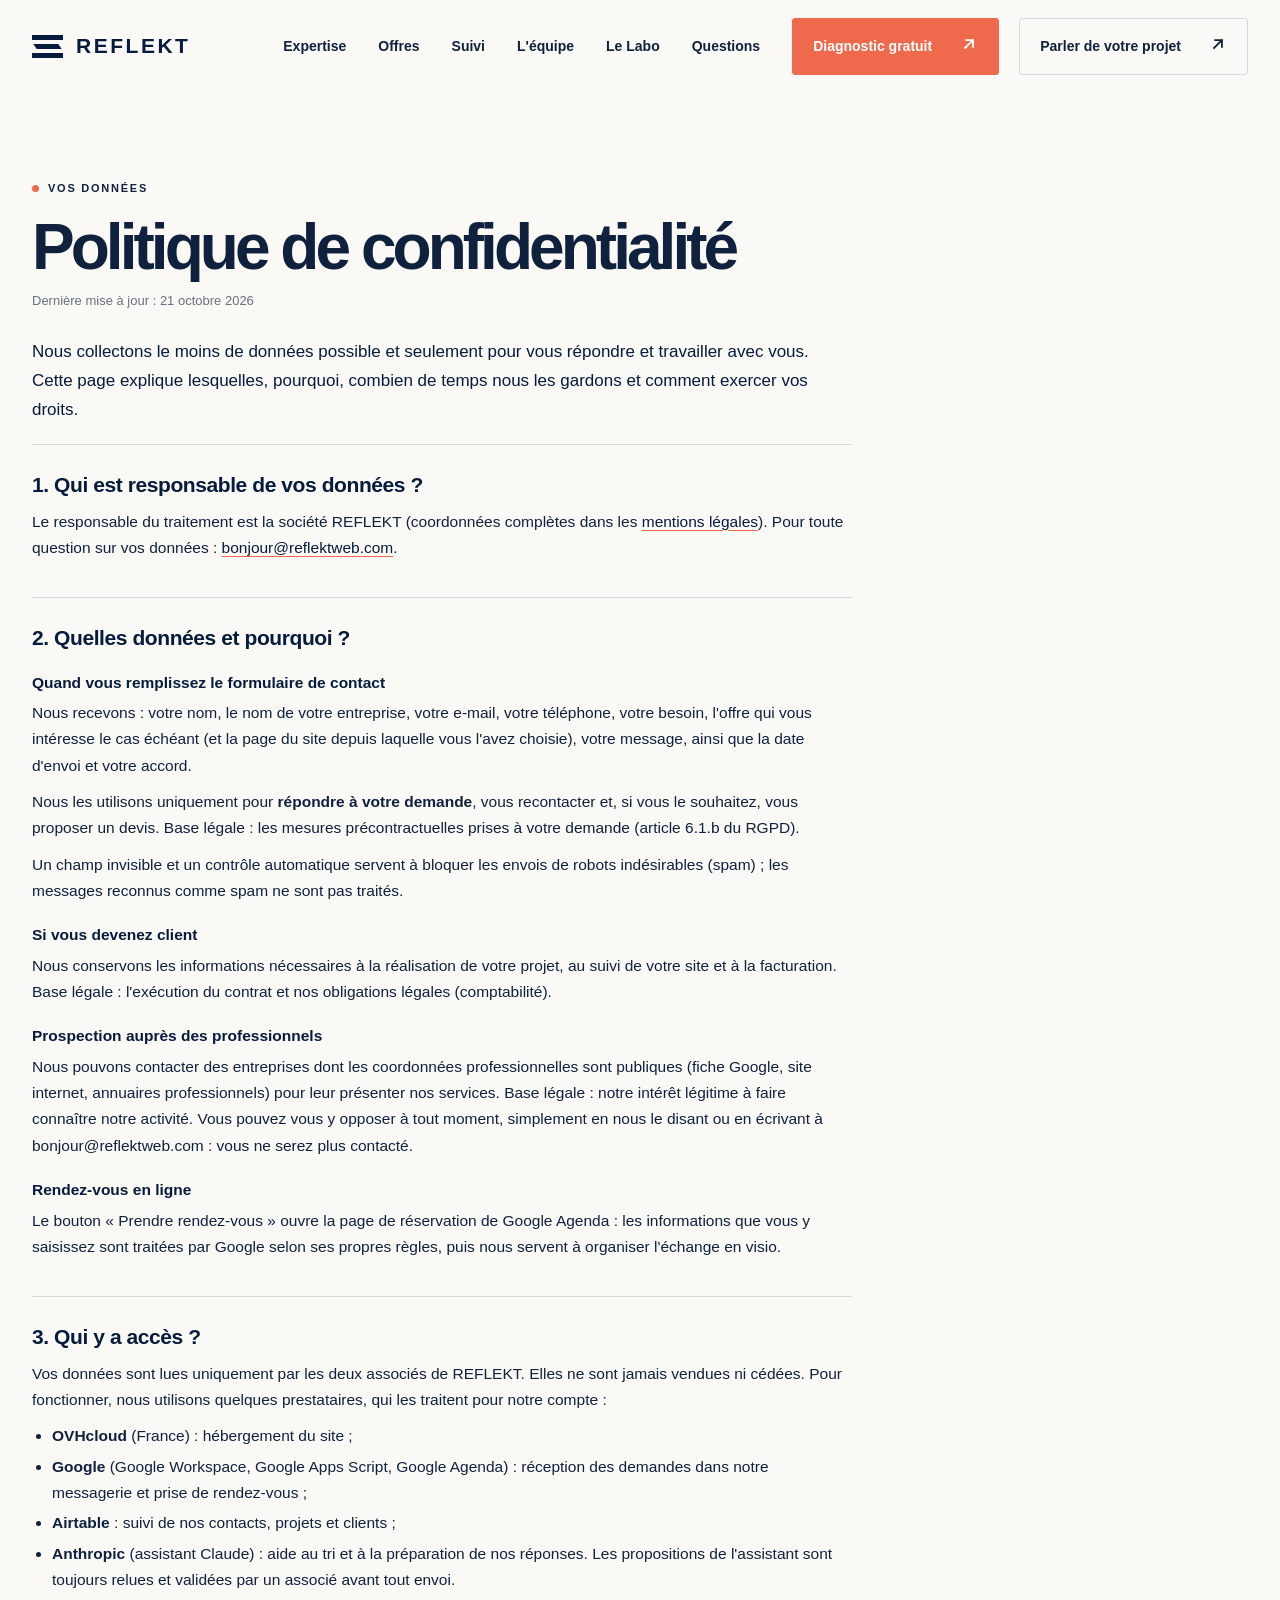
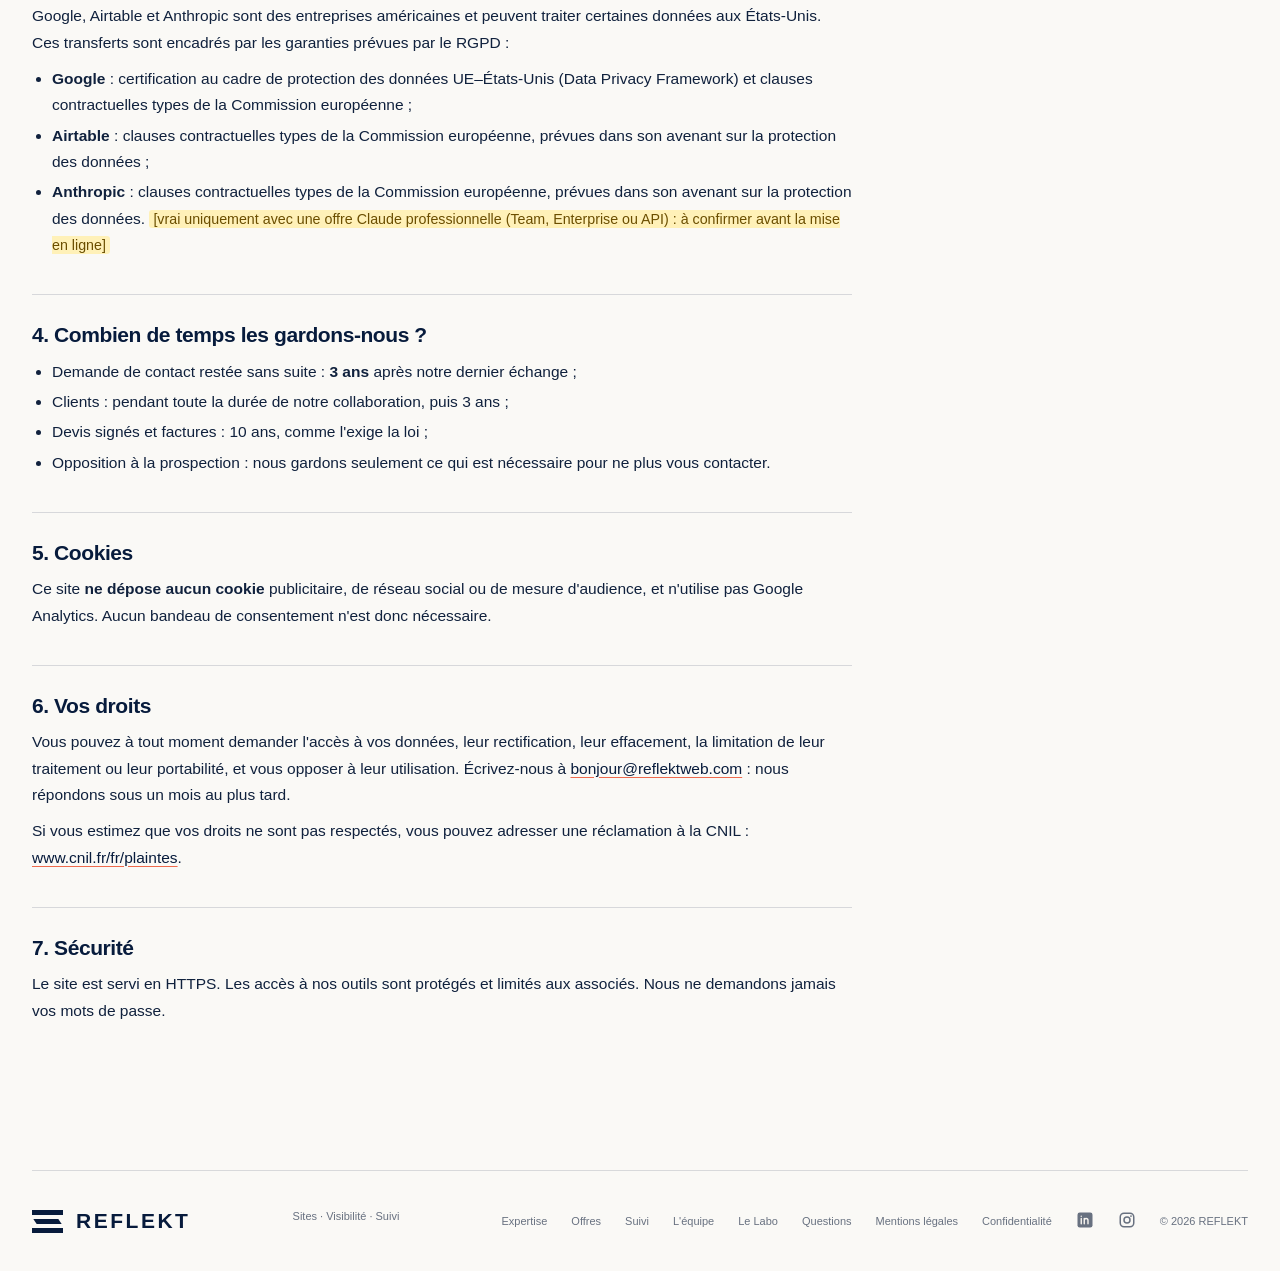
==== commit c24e8fd0: "Add files via upload" ====
--- a/confidentialite/index.html
+++ b/confidentialite/index.html
@@ -101,7 +101,7 @@
 <footer class="footer shell">
   <a class="brand" href="/" style="cursor:pointer"><span class="brand-mark" aria-hidden="true"><i></i><i></i><i></i></span><span>REFLEKT</span></a>
   <p>Sites · Visibilité · Suivi</p>
-  <div><a href="/expertise/" data-page="expertise">Expertise</a><a href="/offres/" data-page="offres">Offres</a><a href="/suivi/" data-page="suivi">Suivi</a><a href="/equipe/" data-page="equipe">L'équipe</a><a href="/labo/" data-page="labo">Le Labo</a><a href="/questions/" data-page="questions">Questions</a><a href="/mentions-legales/" data-page="mentions">Mentions légales</a><a href="/confidentialite/" data-page="confidentialite">Confidentialité</a><span>© 2026 REFLEKT</span></div>
+  <div><a href="/expertise/" data-page="expertise">Expertise</a><a href="/offres/" data-page="offres">Offres</a><a href="/suivi/" data-page="suivi">Suivi</a><a href="/equipe/" data-page="equipe">L'équipe</a><a href="/labo/" data-page="labo">Le Labo</a><a href="/questions/" data-page="questions">Questions</a><a href="/mentions-legales/" data-page="mentions">Mentions légales</a><a href="/confidentialite/" data-page="confidentialite">Confidentialité</a><a class="social" href="https://www.linkedin.com/company/146960030/" target="_blank" rel="noopener" aria-label="Reflekt sur LinkedIn" title="LinkedIn"><svg viewBox="0 0 24 24" width="18" height="18" aria-hidden="true"><rect x="2" y="2" width="20" height="20" rx="3" fill="currentColor"/><path d="M7 10v7M7 7v.01M11 17v-4.2c0-1.6 1-2.8 2.5-2.8S16 11.1 16 12.8V17M11 10v7" fill="none" stroke="#f7f4ef" stroke-width="1.9" stroke-linecap="round"/></svg></a><a class="social" href="https://www.instagram.com/reflektweb/" target="_blank" rel="noopener" aria-label="Reflekt sur Instagram" title="Instagram"><svg viewBox="0 0 24 24" width="18" height="18" aria-hidden="true"><rect x="3" y="3" width="18" height="18" rx="5" fill="none" stroke="currentColor" stroke-width="2"/><circle cx="12" cy="12" r="4" fill="none" stroke="currentColor" stroke-width="2"/><circle cx="17.3" cy="6.7" r="1.2" fill="currentColor"/></svg></a><span>© 2026 REFLEKT</span></div>
 </footer>
 </div>
 <script src="../assets/site.js" defer></script>
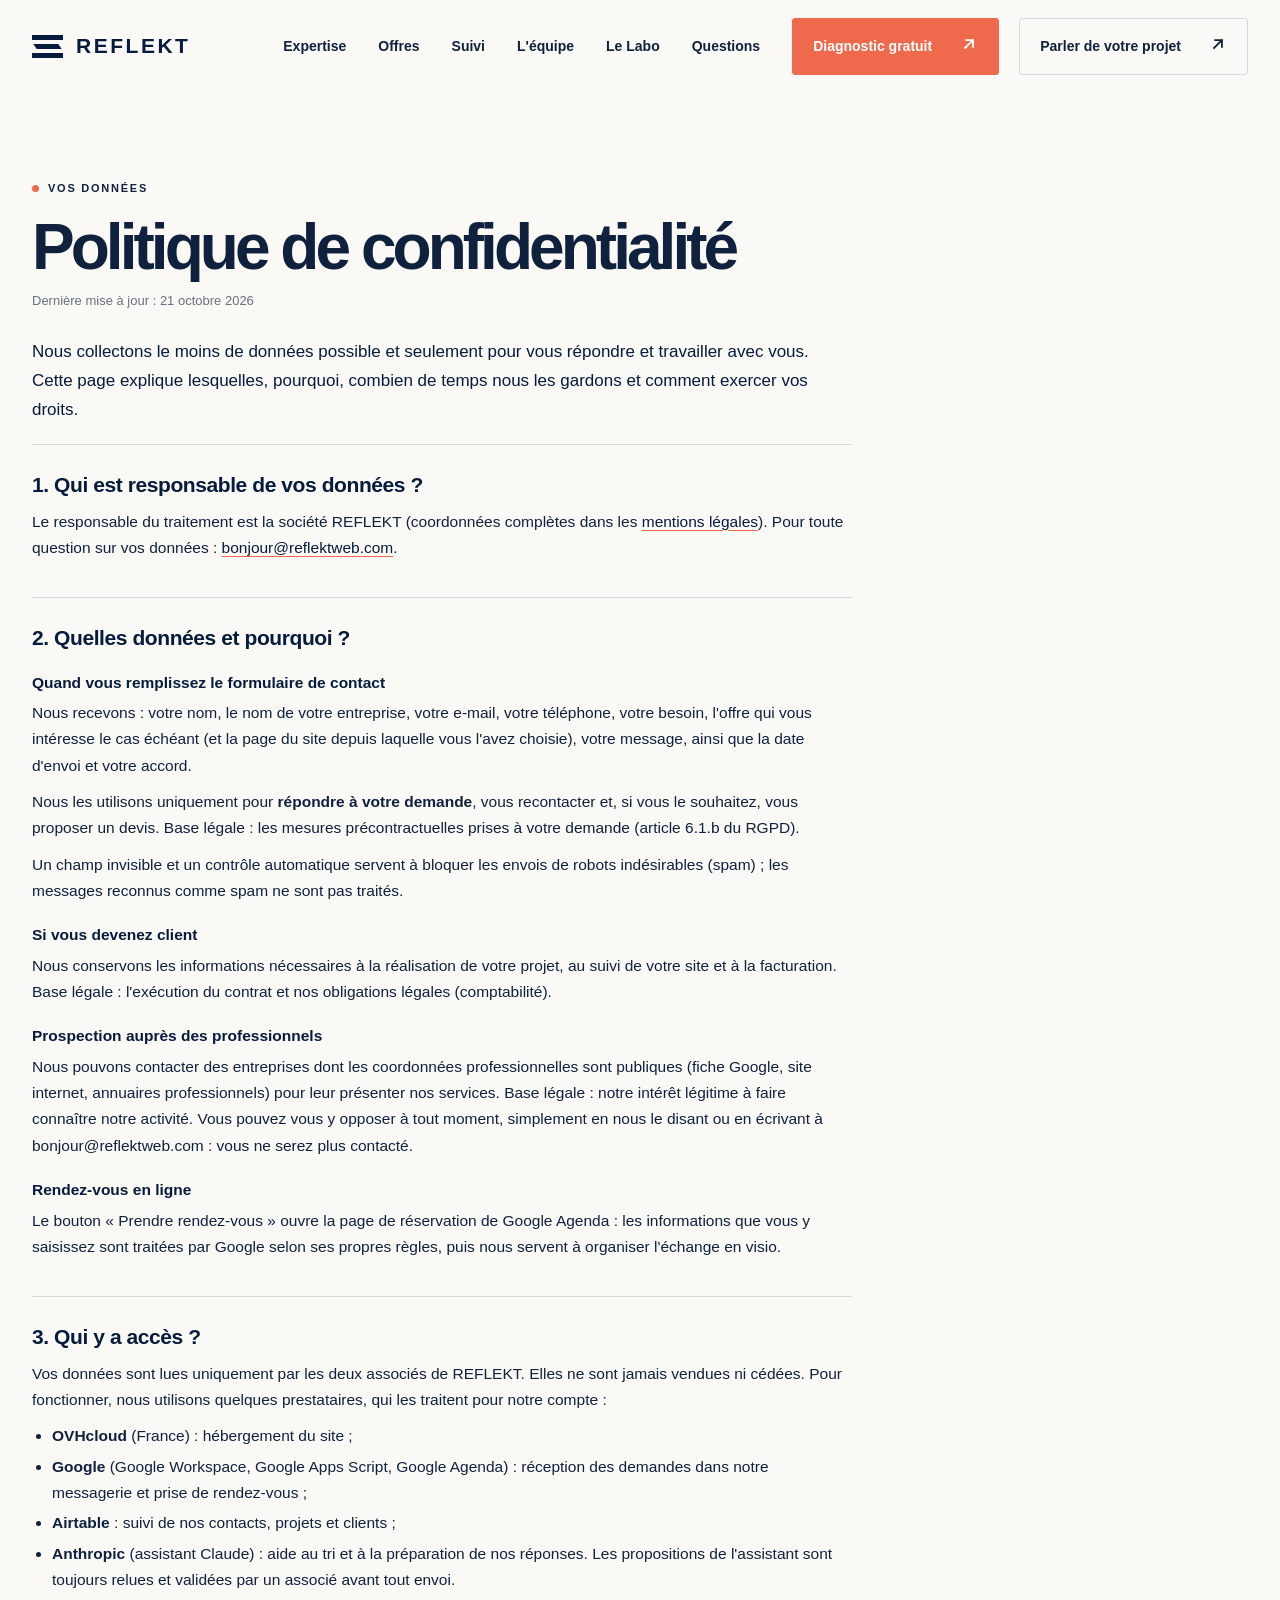
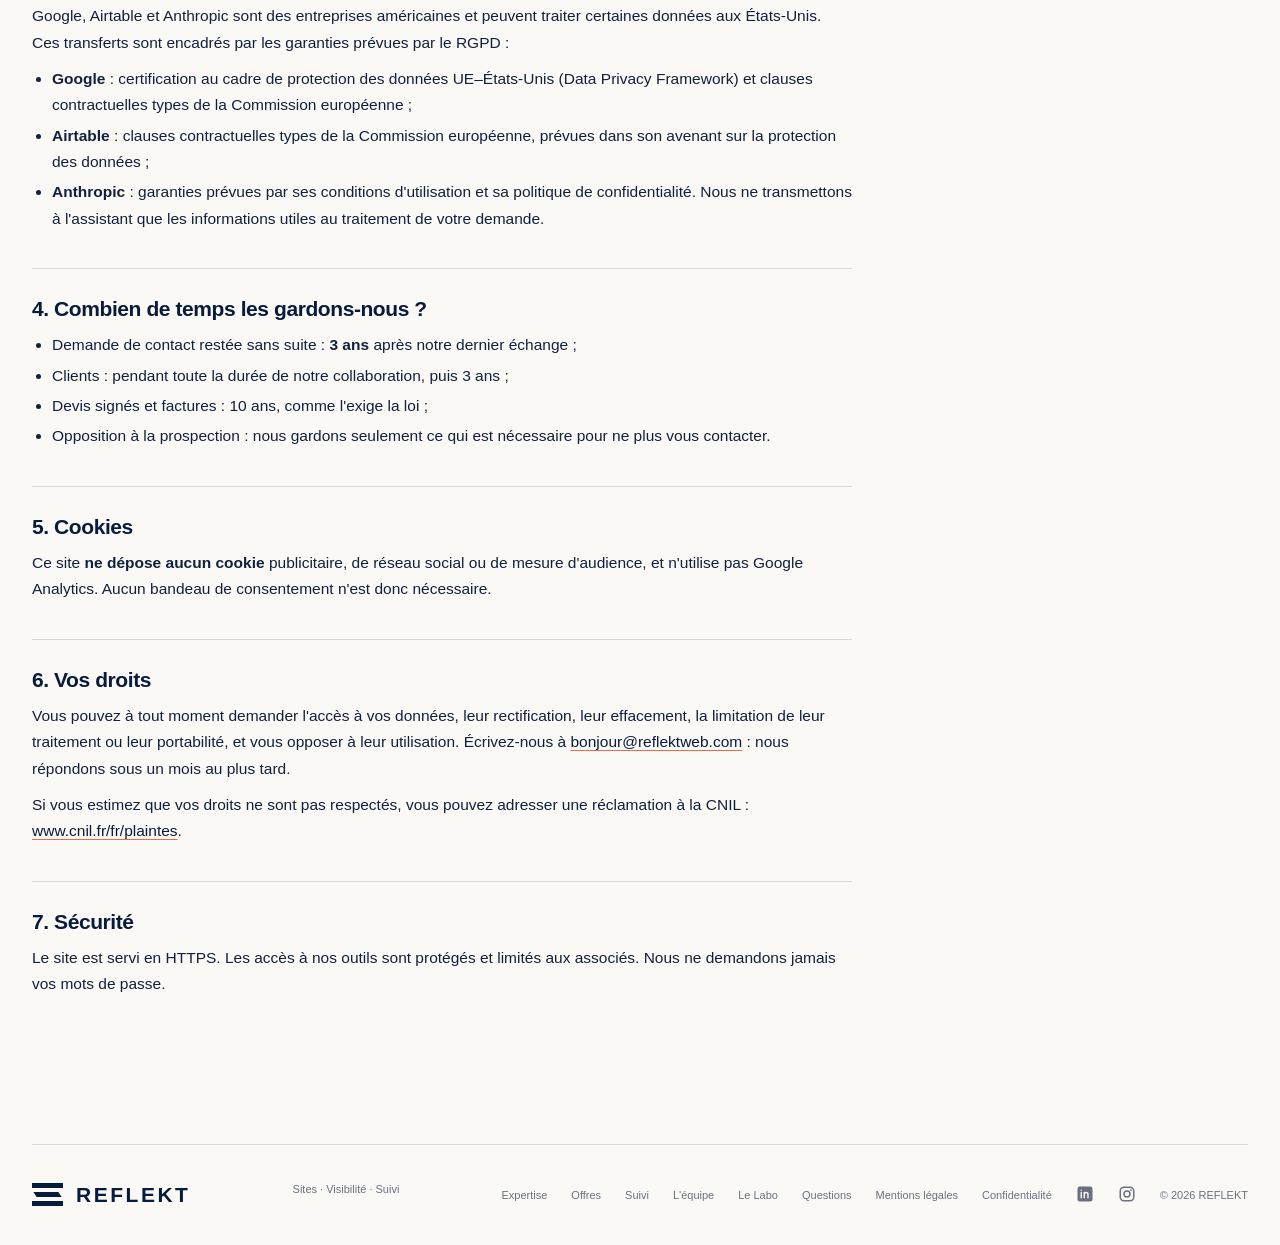
==== commit fad8a486: "Add files via upload" ====
--- a/confidentialite/index.html
+++ b/confidentialite/index.html
@@ -19,7 +19,12 @@
 <meta property="og:url" content="https://reflektweb.com/confidentialite/">
 <meta property="og:title" content="Politique de confidentialité · Reflekt">
 <meta property="og:description" content="Comment Reflekt traite les données envoyées par le formulaire de contact de reflektweb.com.">
-<meta name="twitter:card" content="summary">
+<meta property="og:image" content="https://reflektweb.com/partage-reflekt.jpg">
+<meta property="og:image:width" content="1200">
+<meta property="og:image:height" content="630">
+<meta property="og:image:alt" content="Reflekt, création de site internet près de Lyon">
+<meta name="twitter:card" content="summary_large_image">
+<meta name="twitter:image" content="https://reflektweb.com/partage-reflekt.jpg">
 <meta name="twitter:title" content="Politique de confidentialité · Reflekt">
 <meta name="twitter:description" content="Comment Reflekt traite les données envoyées par le formulaire de contact de reflektweb.com.">
 <script type="application/ld+json">{"@context": "https://schema.org", "@type": "BreadcrumbList", "itemListElement": [{"@type": "ListItem", "position": 1, "name": "Accueil", "item": "https://reflektweb.com/"}, {"@type": "ListItem", "position": 2, "name": "Confidentialité", "item": "https://reflektweb.com/confidentialite/"}]}</script>
@@ -70,7 +75,7 @@
       <ul>
         <li><strong>Google</strong> : certification au cadre de protection des données UE–États-Unis (Data Privacy Framework) et clauses contractuelles types de la Commission européenne ;</li>
         <li><strong>Airtable</strong> : clauses contractuelles types de la Commission européenne, prévues dans son avenant sur la protection des données ;</li>
-        <li><strong>Anthropic</strong> : clauses contractuelles types de la Commission européenne, prévues dans son avenant sur la protection des données. <mark class="todo">[vrai uniquement avec une offre Claude professionnelle (Team, Enterprise ou API) : à confirmer avant la mise en ligne]</mark></li>
+        <li><strong>Anthropic</strong> : garanties prévues par ses conditions d'utilisation et sa politique de confidentialité. Nous ne transmettons à l'assistant que les informations utiles au traitement de votre demande.</li>
       </ul>
     </section>
     <section>
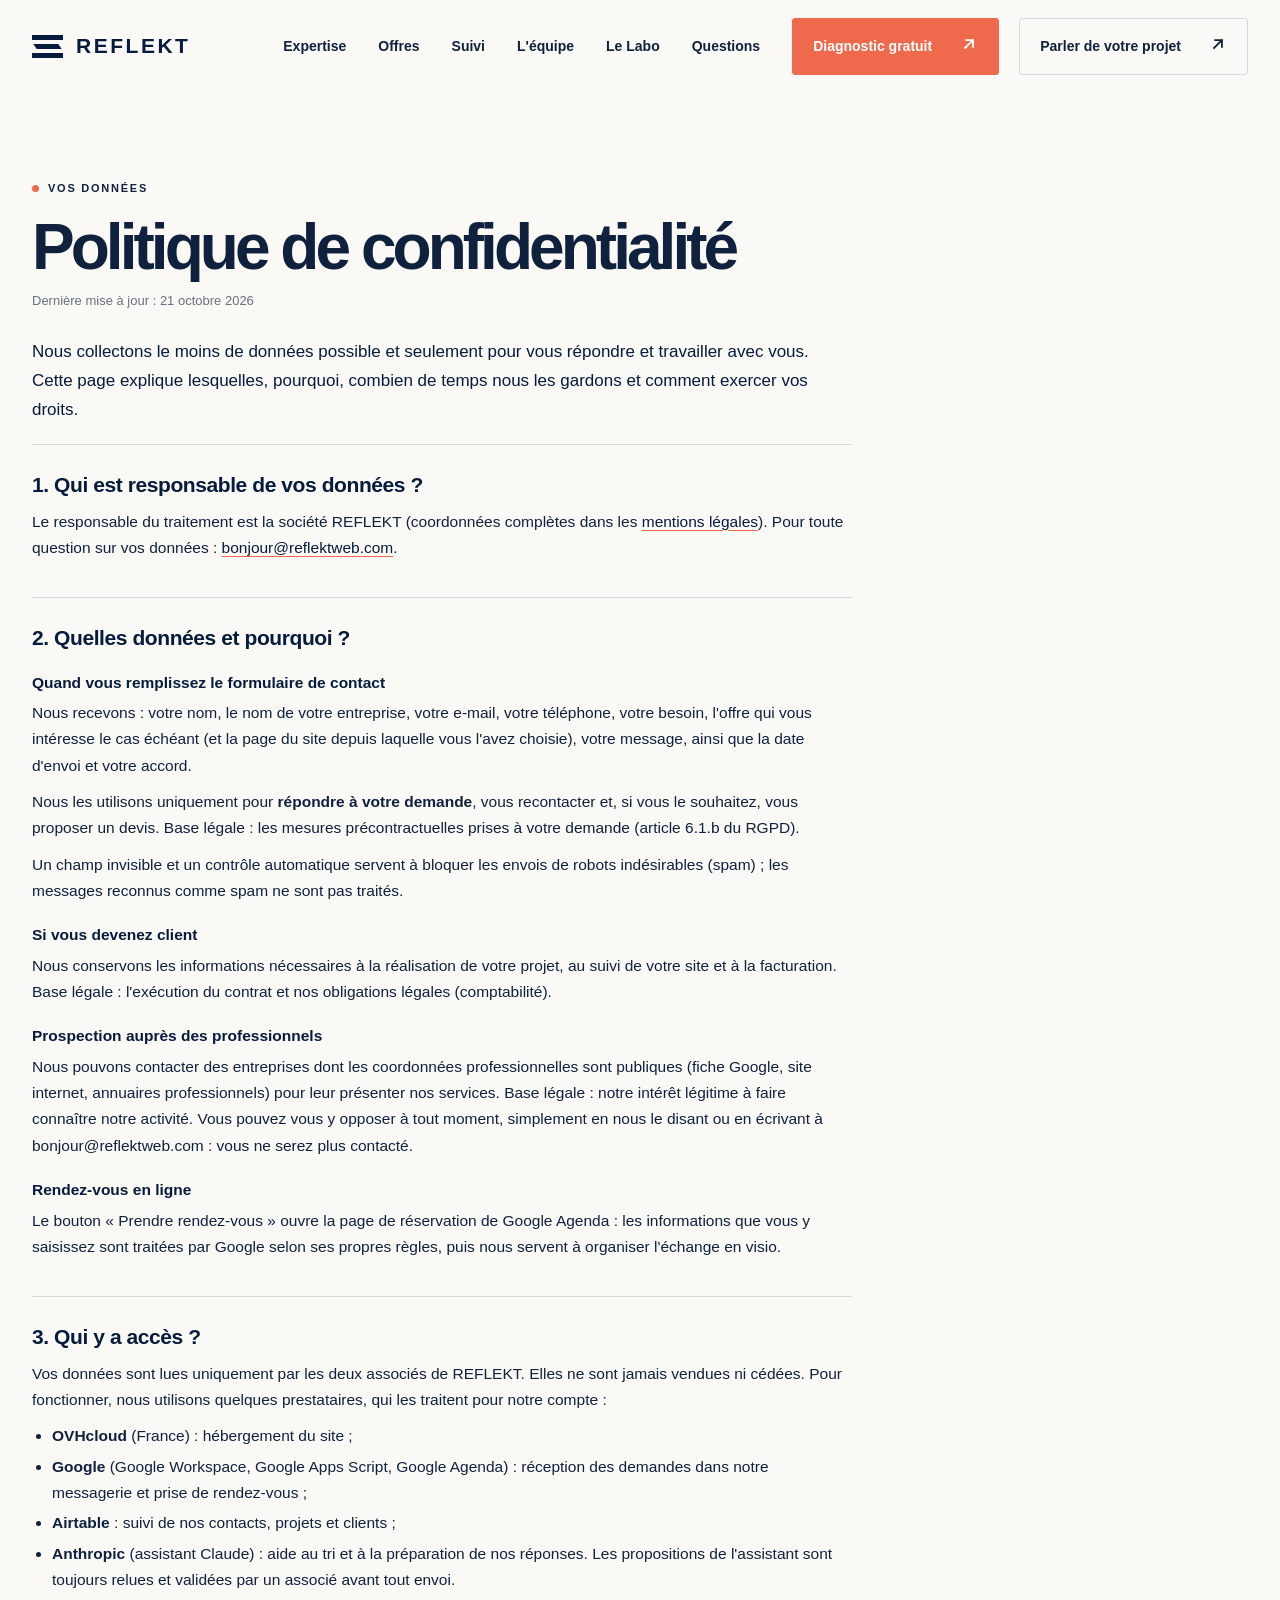
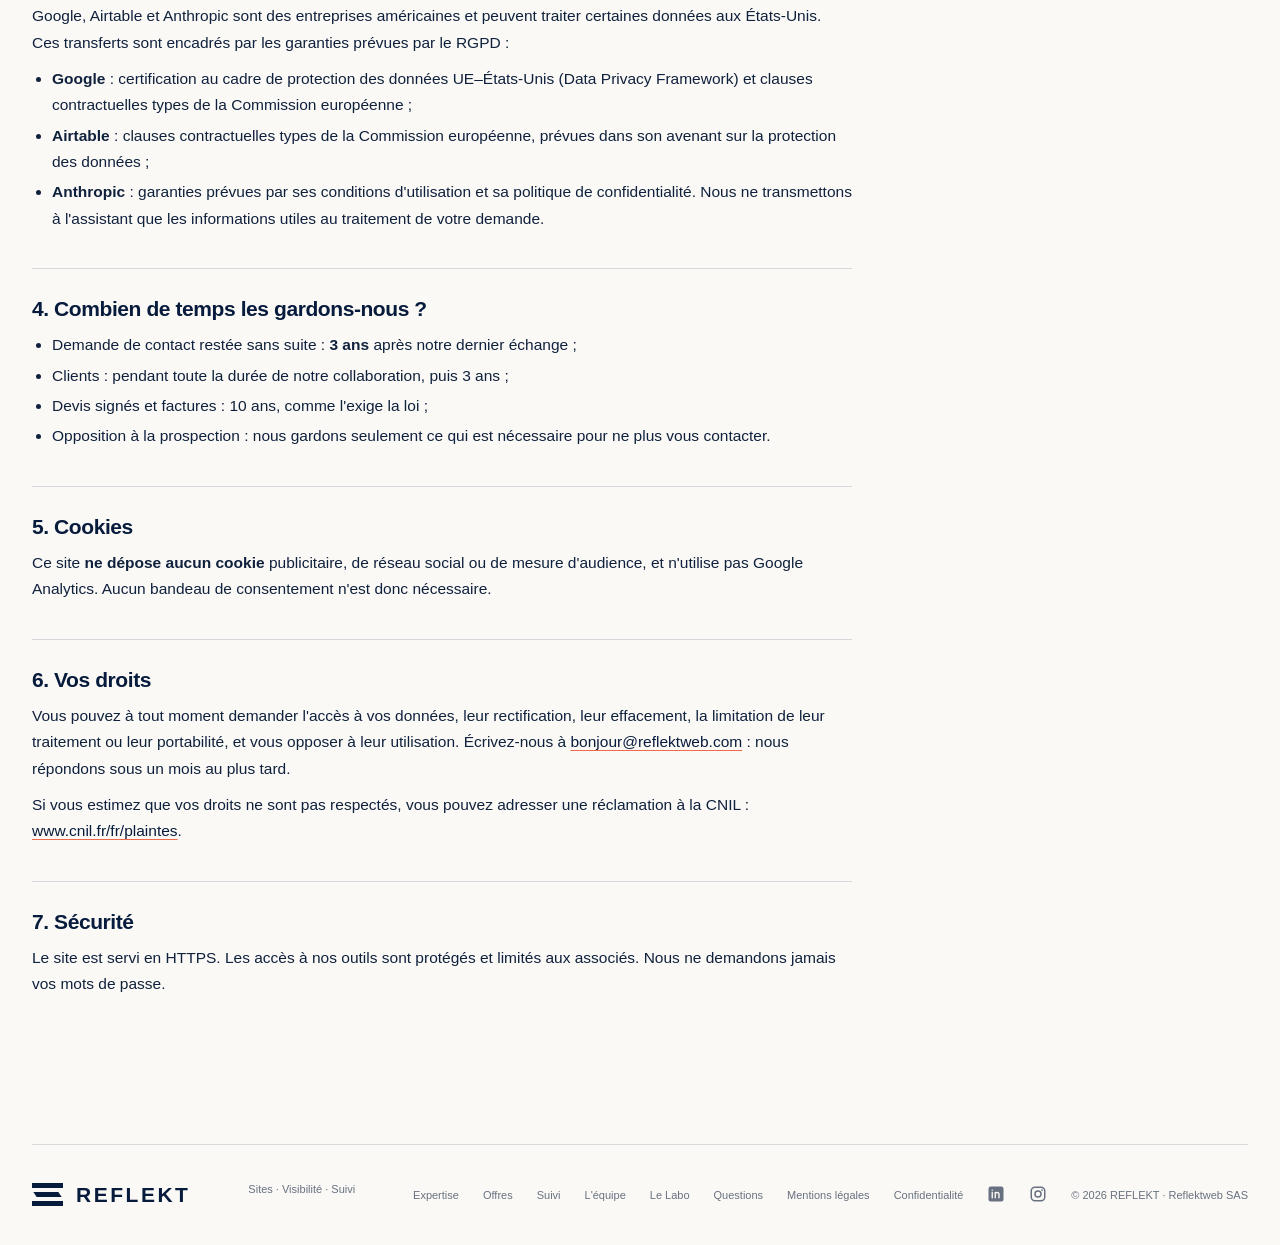
==== commit 1d95b800: "Add files via upload" ====
--- a/confidentialite/index.html
+++ b/confidentialite/index.html
@@ -106,7 +106,7 @@
 <footer class="footer shell">
   <a class="brand" href="/" style="cursor:pointer"><span class="brand-mark" aria-hidden="true"><i></i><i></i><i></i></span><span>REFLEKT</span></a>
   <p>Sites · Visibilité · Suivi</p>
-  <div><a href="/expertise/" data-page="expertise">Expertise</a><a href="/offres/" data-page="offres">Offres</a><a href="/suivi/" data-page="suivi">Suivi</a><a href="/equipe/" data-page="equipe">L'équipe</a><a href="/labo/" data-page="labo">Le Labo</a><a href="/questions/" data-page="questions">Questions</a><a href="/mentions-legales/" data-page="mentions">Mentions légales</a><a href="/confidentialite/" data-page="confidentialite">Confidentialité</a><a class="social" href="https://www.linkedin.com/company/146960030/" target="_blank" rel="noopener" aria-label="Reflekt sur LinkedIn" title="LinkedIn"><svg viewBox="0 0 24 24" width="18" height="18" aria-hidden="true"><rect x="2" y="2" width="20" height="20" rx="3" fill="currentColor"/><path d="M7 10v7M7 7v.01M11 17v-4.2c0-1.6 1-2.8 2.5-2.8S16 11.1 16 12.8V17M11 10v7" fill="none" stroke="#f7f4ef" stroke-width="1.9" stroke-linecap="round"/></svg></a><a class="social" href="https://www.instagram.com/reflektweb/" target="_blank" rel="noopener" aria-label="Reflekt sur Instagram" title="Instagram"><svg viewBox="0 0 24 24" width="18" height="18" aria-hidden="true"><rect x="3" y="3" width="18" height="18" rx="5" fill="none" stroke="currentColor" stroke-width="2"/><circle cx="12" cy="12" r="4" fill="none" stroke="currentColor" stroke-width="2"/><circle cx="17.3" cy="6.7" r="1.2" fill="currentColor"/></svg></a><span>© 2026 REFLEKT</span></div>
+  <div><a href="/expertise/" data-page="expertise">Expertise</a><a href="/offres/" data-page="offres">Offres</a><a href="/suivi/" data-page="suivi">Suivi</a><a href="/equipe/" data-page="equipe">L'équipe</a><a href="/labo/" data-page="labo">Le Labo</a><a href="/questions/" data-page="questions">Questions</a><a href="/mentions-legales/" data-page="mentions">Mentions légales</a><a href="/confidentialite/" data-page="confidentialite">Confidentialité</a><a class="social" href="https://www.linkedin.com/company/146960030/" target="_blank" rel="noopener" aria-label="Reflekt sur LinkedIn" title="LinkedIn"><svg viewBox="0 0 24 24" width="18" height="18" aria-hidden="true"><rect x="2" y="2" width="20" height="20" rx="3" fill="currentColor"/><path d="M7 10v7M7 7v.01M11 17v-4.2c0-1.6 1-2.8 2.5-2.8S16 11.1 16 12.8V17M11 10v7" fill="none" stroke="#f7f4ef" stroke-width="1.9" stroke-linecap="round"/></svg></a><a class="social" href="https://www.instagram.com/reflektweb/" target="_blank" rel="noopener" aria-label="Reflekt sur Instagram" title="Instagram"><svg viewBox="0 0 24 24" width="18" height="18" aria-hidden="true"><rect x="3" y="3" width="18" height="18" rx="5" fill="none" stroke="currentColor" stroke-width="2"/><circle cx="12" cy="12" r="4" fill="none" stroke="currentColor" stroke-width="2"/><circle cx="17.3" cy="6.7" r="1.2" fill="currentColor"/></svg></a><span>© 2026 REFLEKT · Reflektweb SAS</span></div>
 </footer>
 </div>
 <script src="../assets/site.js" defer></script>
